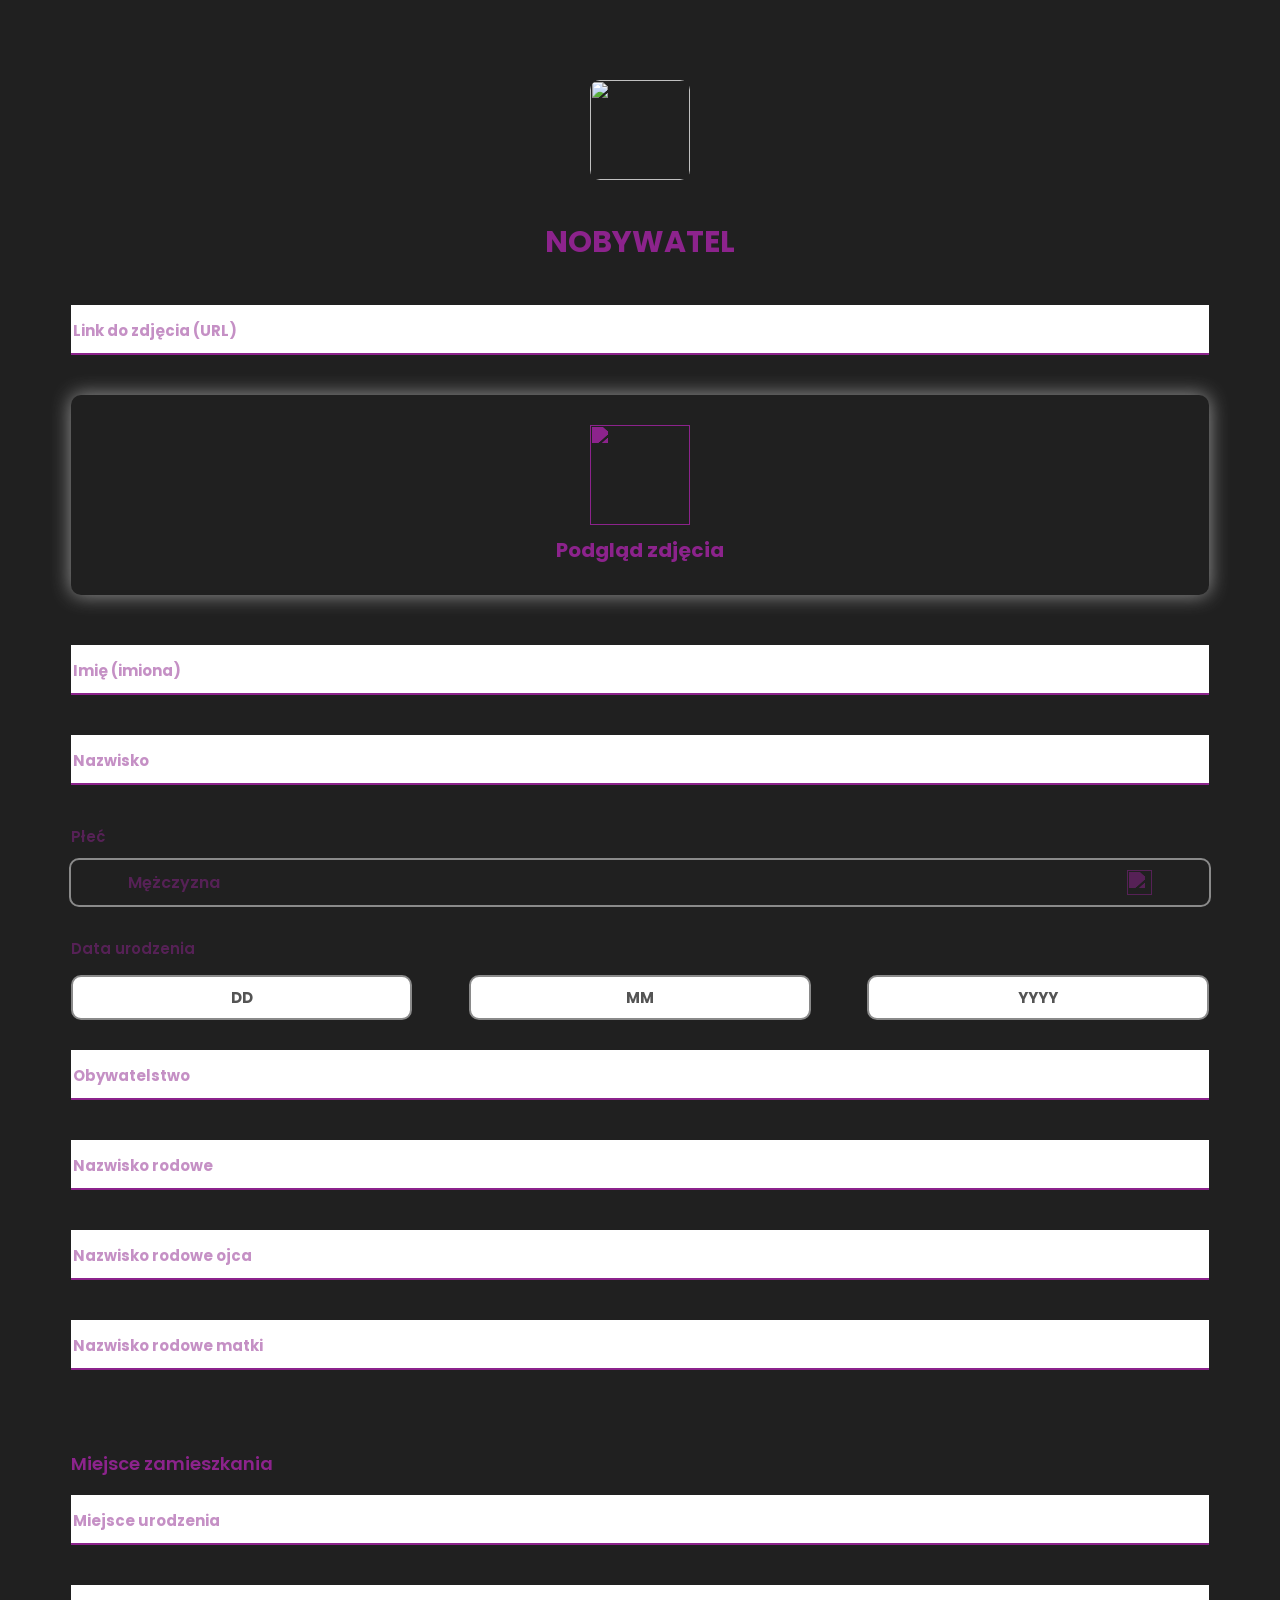
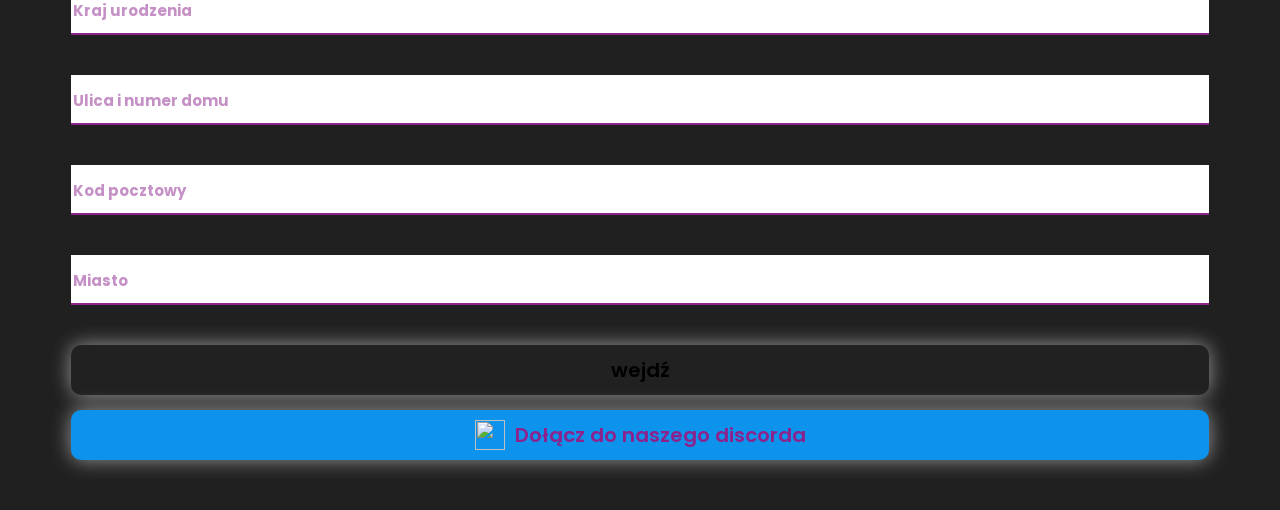
==== index.html @ f7b93055 "Add files via upload" ====
<head>
    <meta charset="UTF-8">
    <link rel="stylesheet" href="assets/index.css">
    <link rel="icon" type="image/x-icon" href="https://play-lh.googleusercontent.com/_TNbiYKasPy_isTSEg2_UEzVaev4F8fO2lLunsHJ8_Ux2g3OzkSZyzpqvJG1woSj-WD4=w240-h480-rw">
    <title>mObywatel</title>
    <meta name="viewport" content="width=device-width, initial-scale=0.8, user-scalable=no">
</head>
<body>
    <img src="https://imgur.com/UCqltJ5.png" class="logo">
    <p class="logo_text">NOBYWATEL</p><br><br>

    <div class="input_holder">
        <input type="text" id="imageUrl" class="input" placeholder="">
        <span class="placeholder">Link do zdjęcia (URL)</span>
        <p class="error">To pole jest wymagane</p>
    </div>

    <div class="upload">
        <p class="error">Nie można załadować zdjęcia</p>
        <img class="upload_uploaded">
        <div class="upload_uploading"></div>
        <div class="upload_grid">
            <img class="upload_image" src="https://i.imgur.com/1lerane.png">
            <p class="upload_text">Podgląd zdjęcia</p>
        </div>
    </div>

    <div class="input_holder">
        <input type="text" id="name" class="input" placeholder="">
        <span class="placeholder">Imię (imiona)</span>
        <p class="error">To pole jest wymagane</p>
    </div>

    <div class="input_holder">
        <input type="text" id="surname" class="input" placeholder="">
        <span class="placeholder">Nazwisko</span>
        <p class="error">To pole jest wymagane</p>
    </div>

    <p class="top_info">Płeć</p>
    <div class="selector_box">
        <div class="selected_grid">
            <p class="selector_text selected_text">Mężczyzna</p>
            <img class="selected_arrow" src="https://i.imgur.com/m0ouMwx.png">
        </div>
        <div class="option_box">
            <div class="selector_option" id="m">
                Mężczyzna
            </div>
            <div class="selector_option" id="k">
                Kobieta
            </div>
        </div>
    </div>

    <div class="date">
        <p class="top_info">Data urodzenia</p>
        <div class="date_grid">
            <input class="date_input" placeholder="DD" type="number">
   
            </input>
            <input class="date_input" placeholder="MM" type="number">
   
            </input>
            <input class="date_input" placeholder="YYYY" type="number">
   
            </input>
        </div>
        <p class="error">Wprowadź prawidłową datę</p>
    </div>

    <div class="input_holder">
        <input type="text" id="nationality" class="input" placeholder="">
        <span class="placeholder">Obywatelstwo</span>
        <p class="error">To pole jest wymagane</p>
    </div>

    <div class="input_holder">
        <input type="text" id="familyName" class="input" placeholder="">
        <span class="placeholder">Nazwisko rodowe</span>
        <p class="error">To pole jest wymagane</p>
    </div>

    <div class="input_holder">
        <input type="text" id="fathersFamilyName" class="input" placeholder="">
        <span class="placeholder">Nazwisko rodowe ojca</span>
        <p class="error">To pole jest wymagane</p>
    </div>

    <div class="input_holder">
        <input type="text" id="mothersFamilyName" class="input" placeholder="">
        <span class="placeholder">Nazwisko rodowe matki</span>
        <p class="error">To pole jest wymagane</p>
    </div>

    <p class="subtext">Miejsce zamieszkania</p>

    <div class="input_holder">
        <input type="text" id="birthPlace" class="input" placeholder="">
        <span class="placeholder">Miejsce urodzenia</span>
        <p class="error">To pole jest wymagane</p>
    </div>

    <div class="input_holder">
        <input type="text" id="countryOfBirth" class="input" placeholder="">
        <span class="placeholder">Kraj urodzenia</span>
        <p class="error">To pole jest wymagane</p>
    </div>

    <div class="input_holder">
        <input type="text" id="adress1" class="input" placeholder="">
        <span class="placeholder">Ulica i numer domu</span>
        <p class="error">To pole jest wymagane</p>
    </div>

    <div class="input_holder">
        <input type="text" id="adress2" class="input" placeholder="">
        <span class="placeholder">Kod pocztowy</span>
        <p class="error">To pole jest wymagane</p>
    </div>

    <div class="input_holder">
        <input type="text" id="city" class="input" placeholder="">
        <span class="placeholder">Miasto</span>
        <p class="error">To pole jest wymagane</p>
    </div>

    <a class="go">wejdź</a>
    <div class="discord" onclick="window.open('https://discord.gg/8V4DFPZBfH')">
        <div class="inner_grid">
            <img class="discord_image" src="https://i.imgur.com/xcYtB71.png">
            <p class="discord_text">Dołącz do naszego discorda</p>
        </div>
    </div>

    <script src="assets/index.js"></script>
    <script src="assets/manifest.js"></script>
</body>
---- assets/index.css ----
@import url('https://fonts.googleapis.com/css2?family=Poppins:ital,wght@0,100;0,200;0,300;0,400;0,500;0,600;0,700;0,800;0,900;1,100;1,200;1,300;1,400;1,500;1,600;1,700;1,800;1,900&family=Roboto:ital,wght@0,100;0,300;0,400;0,500;0,700;0,900;1,100;1,300;1,400;1,500;1,700;1,900&display=swap');

:root{
    --main-color: rgb(140, 35, 140);
    --error-color: rgb(206, 29, 29);
}

/**Styling**/

.warning{
    width: 90%;
    text-align: center;
    margin-left: auto;
    margin-right: auto;
    margin-bottom: 70px;
    font-size: 13px;
}

.discord{
    margin-bottom: 50px;
    cursor: pointer;
    position: relative;
    width: 90%;
    margin-left: auto;
    margin-right: auto;
    height: 50px;
    background-color: #0d93ec;
    border-radius: 10px;
    transition: 200ms;
    margin-top: -5px;
    box-shadow: 0px 0px 20px rgb(153, 153, 153);
}

.discord:hover{
    opacity: 0.5;
}

.inner_grid{
    position: absolute;
    top: 0;
    bottom: 0;
    left: 0;
    right: 0;
    margin-top: auto;
    margin-bottom: auto;
    display: grid;
    width: max-content;
    height: max-content;
    grid-template-columns: max-content max-content;
    margin-left: auto;
    margin-right: auto;
}

.discord_text{
    margin-top: auto;
    margin-bottom: auto;
    color: rgb(140, 35, 140);
    height: max-content;
    font-size: 20px;
    font-weight: 600;
    text-align: center;
    line-height: 50px;
}

.discord_image{
    width: 30px;
    margin-top: auto;
    margin-bottom: auto;
    margin-right: 10px;
}

html{
    scroll-behavior: smooth;
}

.top_holder{
    cursor: pointer;
    overflow: hidden;
    width: 100%;
    height: 50px;
    display: grid;
    position: relative;
    grid-template-columns: 50% 50%;
}

.guide_title{
    font-size: 20px;
    margin-top: auto;
    margin-bottom: auto;
    height: max-content;
    margin-left: 20px;
    font-weight: 600;
    color: var(--main-color);
}

.top_info{
    width: 90%;
    margin-left: auto;
    margin-right: auto;
    text-align: left;
    font-size: 15px;
    font-weight: 600;
    color: var(--main-color);
    opacity: 0.5;
}

.date_grid{
    height: 45px;
    width: 90%;
    margin-left: auto;
    margin-right: auto;
    display: grid;
    grid-gap: 5%;
    grid-template-columns: repeat(3, calc(100%/3 - 10%/3));
    margin-bottom: 30px;
}

input::-webkit-outer-spin-button,
input::-webkit-inner-spin-button {
  -webkit-appearance: none;
  margin: 0;
}

.selector_box{
    margin-top: -5px;
    margin-bottom: 30px;
    max-height: 45px;
    border: 2px solid rgb(138, 138, 138);
    width: 90%;
    margin-left: auto;
    margin-right: auto;
    border-radius: 10px;
    position: relative;
    overflow: hidden;
    -webkit-user-select: none;
    -ms-user-select: none;
    user-select: none;
    transition: 200ms;
}

.selected_grid{
    transition: 200ms;
    width: 90%;
    margin-left: auto;
    margin-right: auto;
    margin-top: auto;
    margin-bottom: auto;
    hyphenate-character: 45px;
    display: grid;
    height: 45px;
    grid-template-columns: 70% 30%;
}

.selected_arrow{
    width: 25px;
    margin-top: auto;
    margin-bottom: auto;
    margin-right: 0px;
    margin-left: auto;
    transform: translateY(1000px);
    filter: drop-shadow(0px -1000px var(--main-color));
    opacity: 0.5;
    transition: 200ms;
}

.selector_box:hover{
    opacity: 0.5;
}

.option_box{
    display: grid;
    height: max-content;
    width: 90%;
    grid-auto-rows: 45px;
    grid-auto-flow: row;
    margin-left: auto;
    margin-right: auto;
}

.selector_text{
    margin-top: auto;
    margin-bottom: auto;
    margin-left: 0px;
    font-weight: 600;
    height: max-content;
    color: var(--main-color);
    opacity: 0.5;
}

.date{
    position: relative;
}

.date .error{
    margin-left: 5%;
    margin-top: 50px;
}

.selector_open{
    max-height: 400px;
}

.selector_open .selected_grid:hover{
    opacity: 0.5;
}

.selector_open .selected_arrow{
    rotate: 180deg;
}

.selector_open:hover{
    opacity: 1;
}

.selector_option{
    height: 45px;
    margin-left: auto;
    margin-right: auto;
    text-align: left;
    width: 100%;
    line-height: 45px;
    color: var(--main-color);
    opacity: 0.5;
    font-weight: 600;
    transition: 200ms;
}

.selector_option:hover{
    opacity: 0.2;
}

.date_input{
    height: 100%;
    width: 100%;
    text-align: center;
    border-radius: 10px;
    border: 2px solid rgb(138, 138, 138);
    font-weight: bold;
    text-align: center;
    font-size: 15px;
    color: rgb(85, 85, 85);
}

.date_input::placeholder{
    font-weight: bold;
    text-align: center;
    color: rgb(84, 84, 84);
}

.arrow{
    cursor: pointer;
    width: 25px;
    height: 25px;
    margin-top: auto;
    margin-bottom: auto;
    margin-right: 20px;
    transition: 200ms;
    margin-left: auto;
    transform: translateY(-1000px);
    filter: drop-shadow(0px 1000px var(--main-color));
}

.guide_holder{
    width: 90%;
    max-height: 50px;
    margin-left: auto;
    margin-right: auto;
    border-radius: 10px;
    overflow: hidden;
    box-shadow: 0px 0px 20px rgb(153, 153, 153);
    transition: 200ms;
}

.guide_holder:hover{
    opacity: 0.5;
}

.unfolded{
    max-height: 700px;
}

.guide_text{
    pointer-events: none;
    margin-left: 20px;
    margin-right: auto;
    margin-bottom: 15px;
}

.unfolded .arrow{
    rotate: 90deg;
}

::-webkit-scrollbar{
    background-color: rgb(82, 82, 82);
    width: 5px;
}

::-webkit-scrollbar-thumb{
    background-color: var(--main-color);
    width: 5px;
    border-radius: 25px;
    cursor: pointer;
}

.logo{
    width: 100px;
    margin-left: auto;
    margin-right: auto;
    display: block;
    margin-top: 80px;
    border-radius: 10px;
}

.subtext{
    color: var(--main-color);
    width: 90%;
    margin-left: auto;
    margin-right: auto;
    font-size: 18px;
    font-weight: 600;
    margin-top: 80px;
}

*{
    font-family: "Poppins", sans-serif;
}

body{
    background-color: rgb(32, 32, 32);
}

.go{
    width: 90%;
    box-shadow: 0px 0px 20px rgb(153, 153, 153);
    height: 50px;
    background-color: rgb(33, 33, 33);
    border-radius: 10px;
    margin-left: auto;
    margin-right: auto;
    display: block;
    margin-top: 30px;
    font-size: 20px;
    font-weight: 600;
    cursor: pointer;
    transition: 200ms;
    margin-bottom: 20px;
    text-align: center;
    line-height: 50px;
}

.go:hover{
    opacity: 0.5;
}

.logo_text{
    border-radius: 10px;
    font-weight: bold;
    font-size: 30px;
    color: var(--main-color);
    margin-top: 40px;
    width: 100%;
    text-align: center;
    margin-bottom: -10px;
}

.classic_input{
    color: rgb(87, 87, 87);
    background-color: transparent;
    font-family: "Poppins", sans-serif;
    width: 70%;
    margin-left: auto;
    margin-right: auto;
    font-weight: bold;
    font-size: 20px;
    border: none;
    border-bottom: 2px solid rgb(87, 87, 87);
    margin-top: 30px;
    display: block;
}

input:focus{
    outline: none;
}

.input_holder{
    height: max-content;
    width: 90%;
    margin-left: auto;
    margin-right: auto;
    margin-bottom: 40px;
    position: relative;
}

.placeholder{
    color: var(--main-color);
    opacity: 0.5;
    font-size: 15px;
    font-weight: bold;
    position: absolute;
    top: 0;
    bottom: 0;
    height: max-content;
    margin-top: auto;
    margin-bottom: auto;
    left: 2px;
    transition: 200ms;
    pointer-events: none;
}

.input{
    border: none;
    border-bottom: 2px solid var(--main-color);
    width: 100%;
    outline: none;
    font-weight: bold;
    height: 50px;
    font-size: 17px;
    transition: 200ms;
    color: var(--main-color);
}

.input:focus ~ .placeholder{
    bottom: 50px;
    font-size: 14px;
    transition: 200ms;
}

.input:not(:placeholder-shown) ~ .placeholder{
    bottom: 50px;
    font-size: 14px;
    transition: 200ms;
}

.error{
    color: var(--error-color);
    font-size: 15px;
    font-weight: bold;
    position: absolute;
    top: 40px;
    opacity: 0;
    transition: 200ms;
}

.error_shown .error{
    opacity: 1;
}

.error_shown .input{
    border-bottom: 2px solid var(--error-color);
}

.error_shown .placeholder{
    color: var(--error-color);
}

.upload_grid{
    height: max-content;
    grid-template-columns: 100%;
    grid-template-rows: max-content max-content;
    width: max-content;
    margin-top: auto;
    margin-bottom: auto;
    margin-left: auto;
    margin-right: auto;
    position: absolute;
    top: 0;
    left: 0;
    right: 0;
    bottom: 0;
}

.upload{
    box-shadow: 0px 0px 20px rgb(153, 153, 153);
    height: 200px;
    width: 90%;
    margin-left: auto;
    margin-right: auto;
    border-radius: 10px;
    margin-bottom: 50px;
    margin-top: 20px;
    position: relative;
    cursor: pointer;
    transition: 200ms;
}

.upload_uploading{
    display: none;
}

.upload_uploaded{
    display: none;
}

.upload:hover{
    opacity: 0.5;
}

.upload_text{
    font-size: 20px;
    font-weight: bold;
    height: max-content;
    margin-top: auto;
    margin-bottom: auto;
    color: var(--main-color);
}

.upload_image{
    width: 100px;
    margin-left: auto;
    margin-right: auto;
    display: block;
    margin-bottom: 10px;
    transform: translateY(-1000px);
    filter: drop-shadow(0px 1000px var(--main-color));
}

.upload .error{
    top: 190px;
}

.upload_loading .upload_grid{
    display: none;
}

.upload_loading .upload_uploading{
    width: 60px;
    height: 60px;
    border-radius: 50%;
    border: 5px solid;
    border-color: transparent var(--main-color) transparent var(--main-color);
    display: block;
    position: absolute;
    top: 0;
    left: 0;
    right: 0;
    bottom: 0;
    margin-bottom: auto;
    margin-top: auto;
    margin-left: auto;
    margin-right: auto;
    animation-name: loading;
    animation-iteration-count: infinite;
    animation-duration: 900ms;
}

.upload_uploaded{
    width: auto;
    height: 100%;
    margin-left: auto;
    margin-right: auto;
    top: 0;
    left: 0;
    right: 0;
    position: absolute;
}

.upload_loaded {
    background-color: black;
    border: none;
}

.upload_loaded .upload_image{
    display: none;
}

.upload_loaded .upload_text{
    display: none;
}

.upload_loaded .upload_uploaded{
    display: block;
}

@keyframes loading {
    
    0%{
        rotate: 0deg;
    }

    100%{
        rotate: 360deg;
    }

}
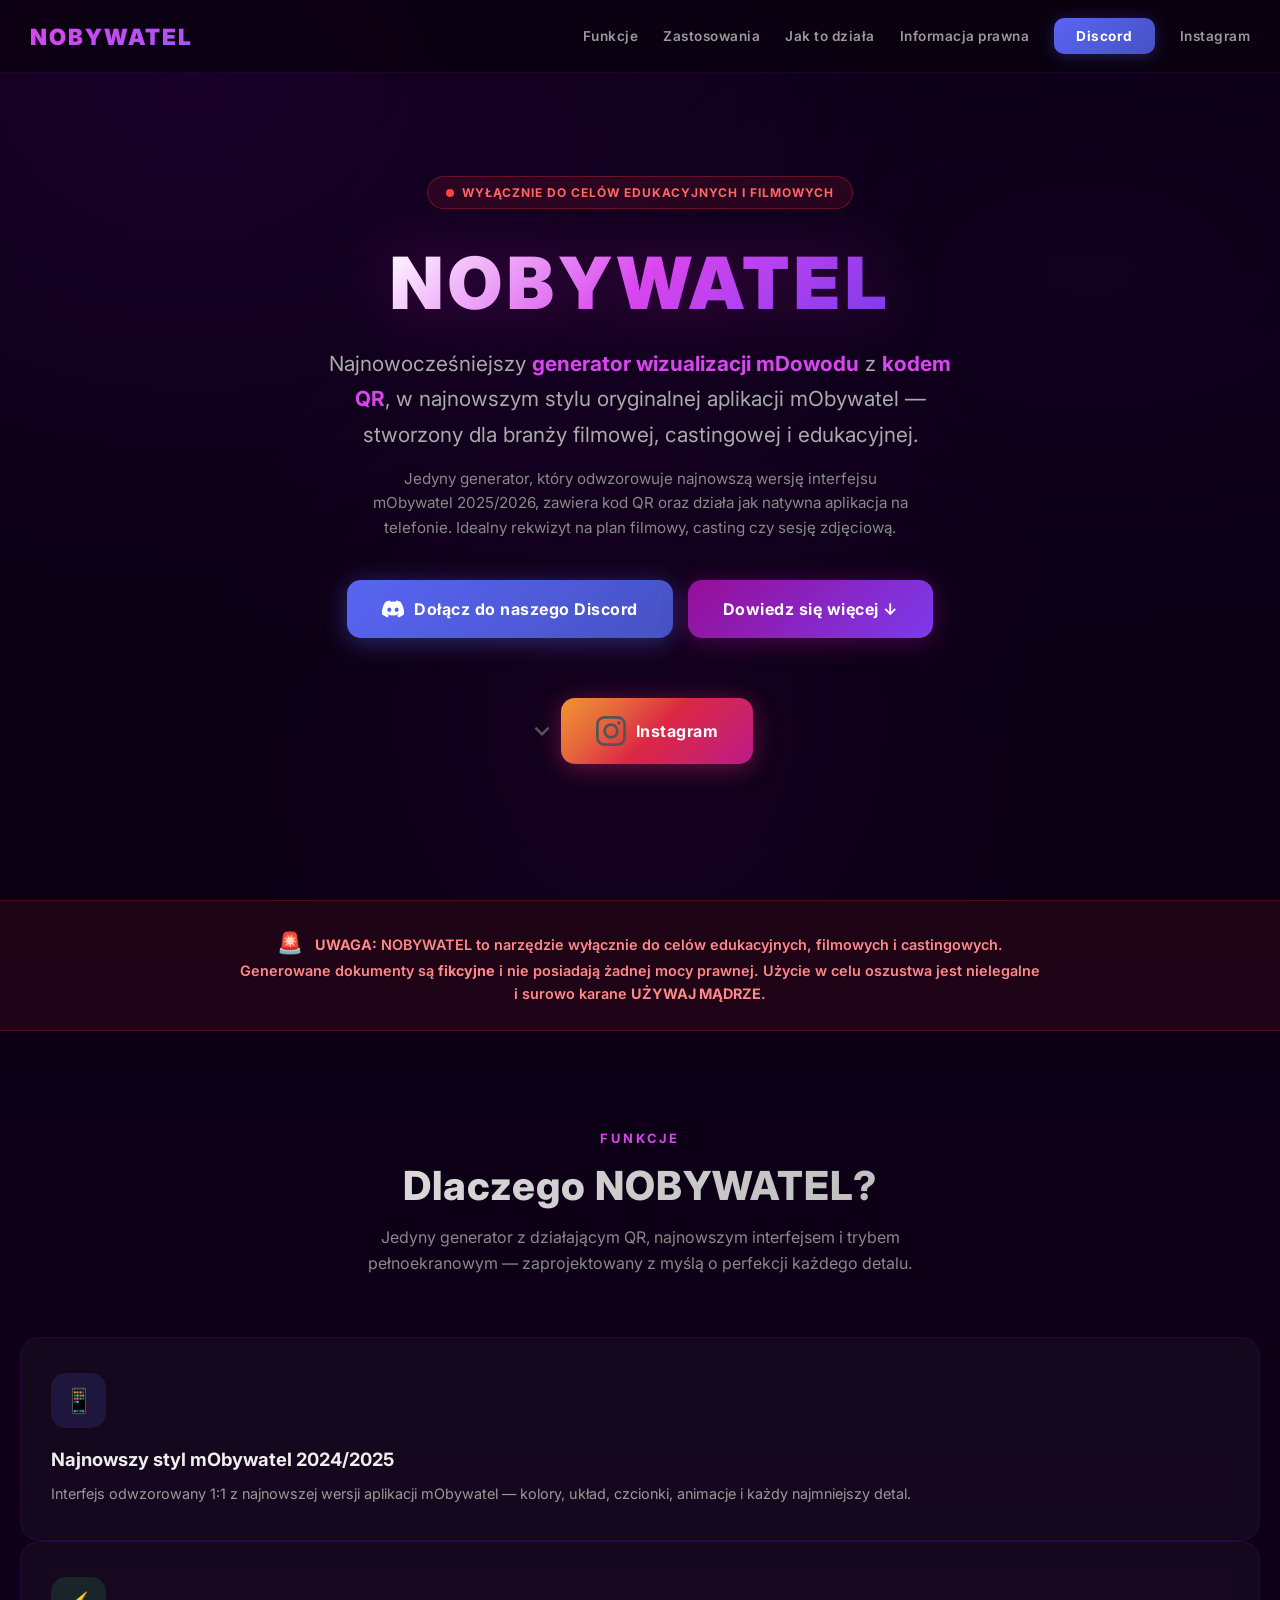
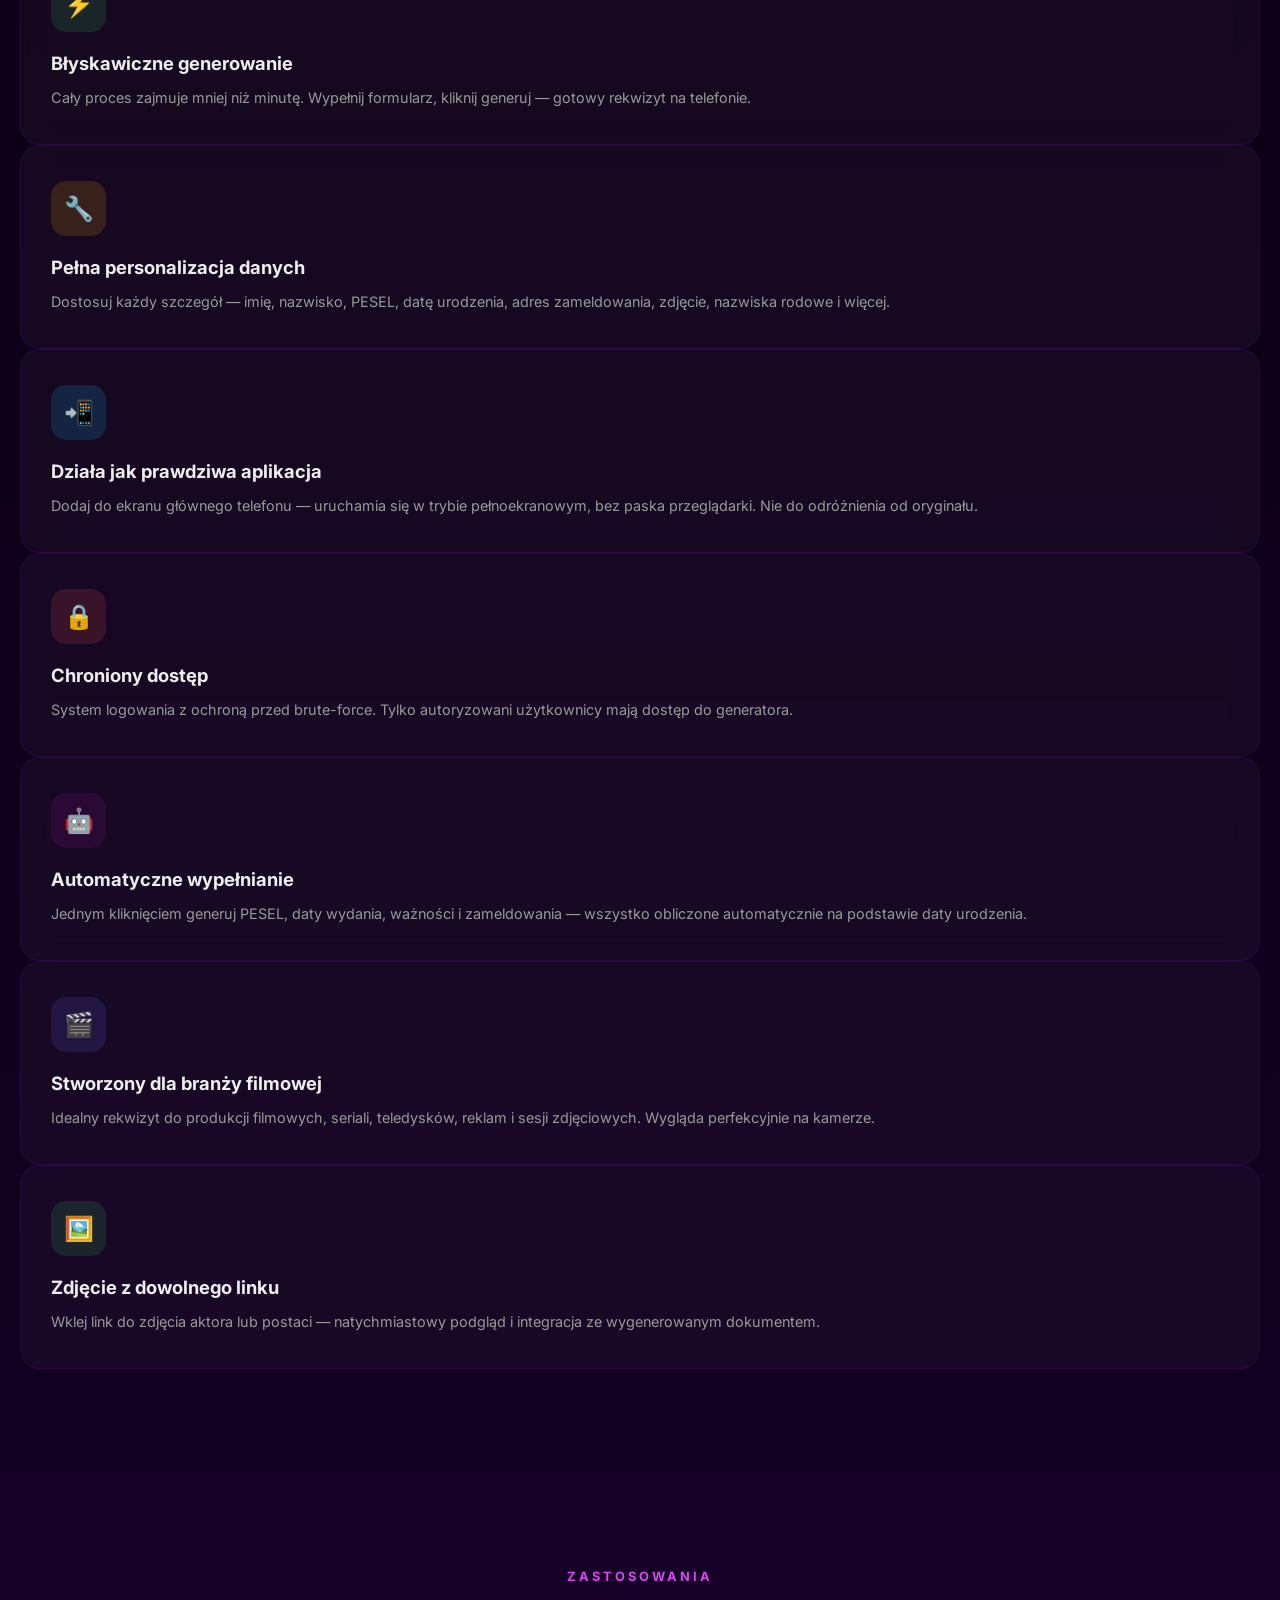
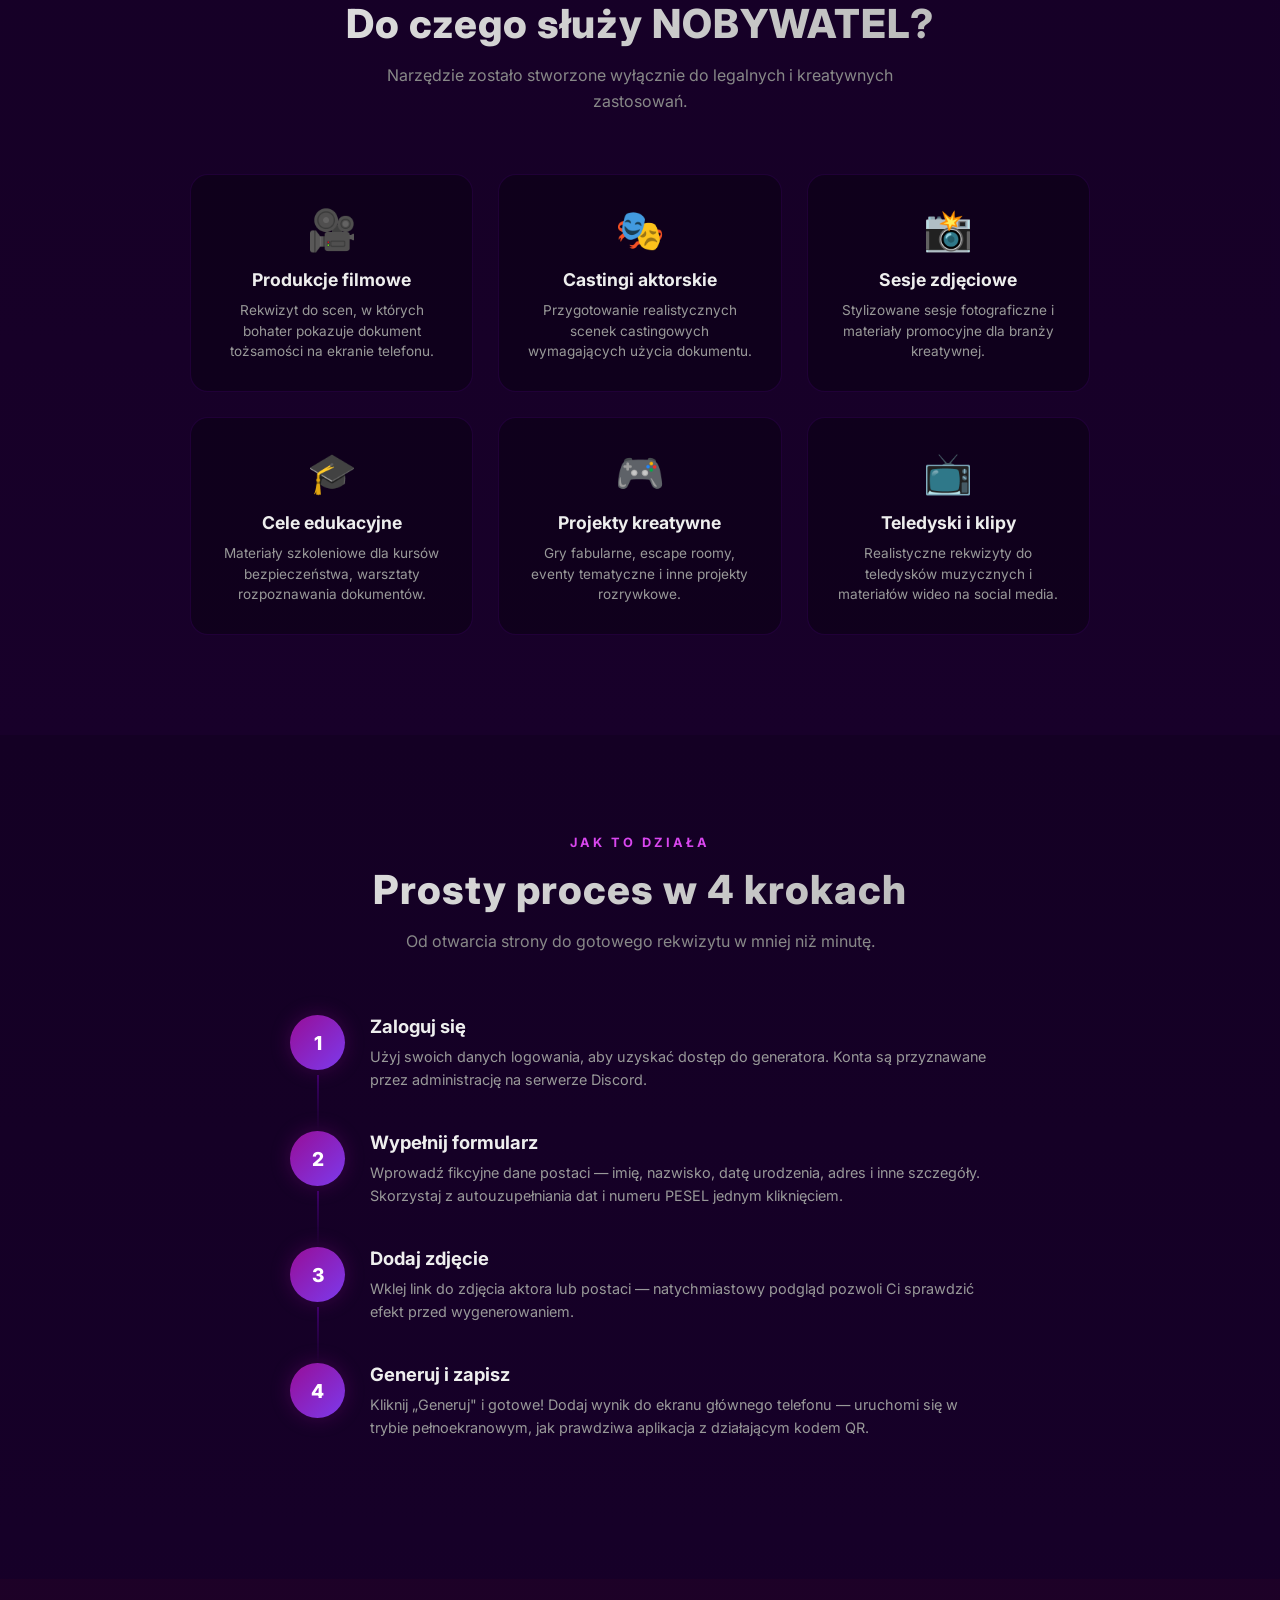
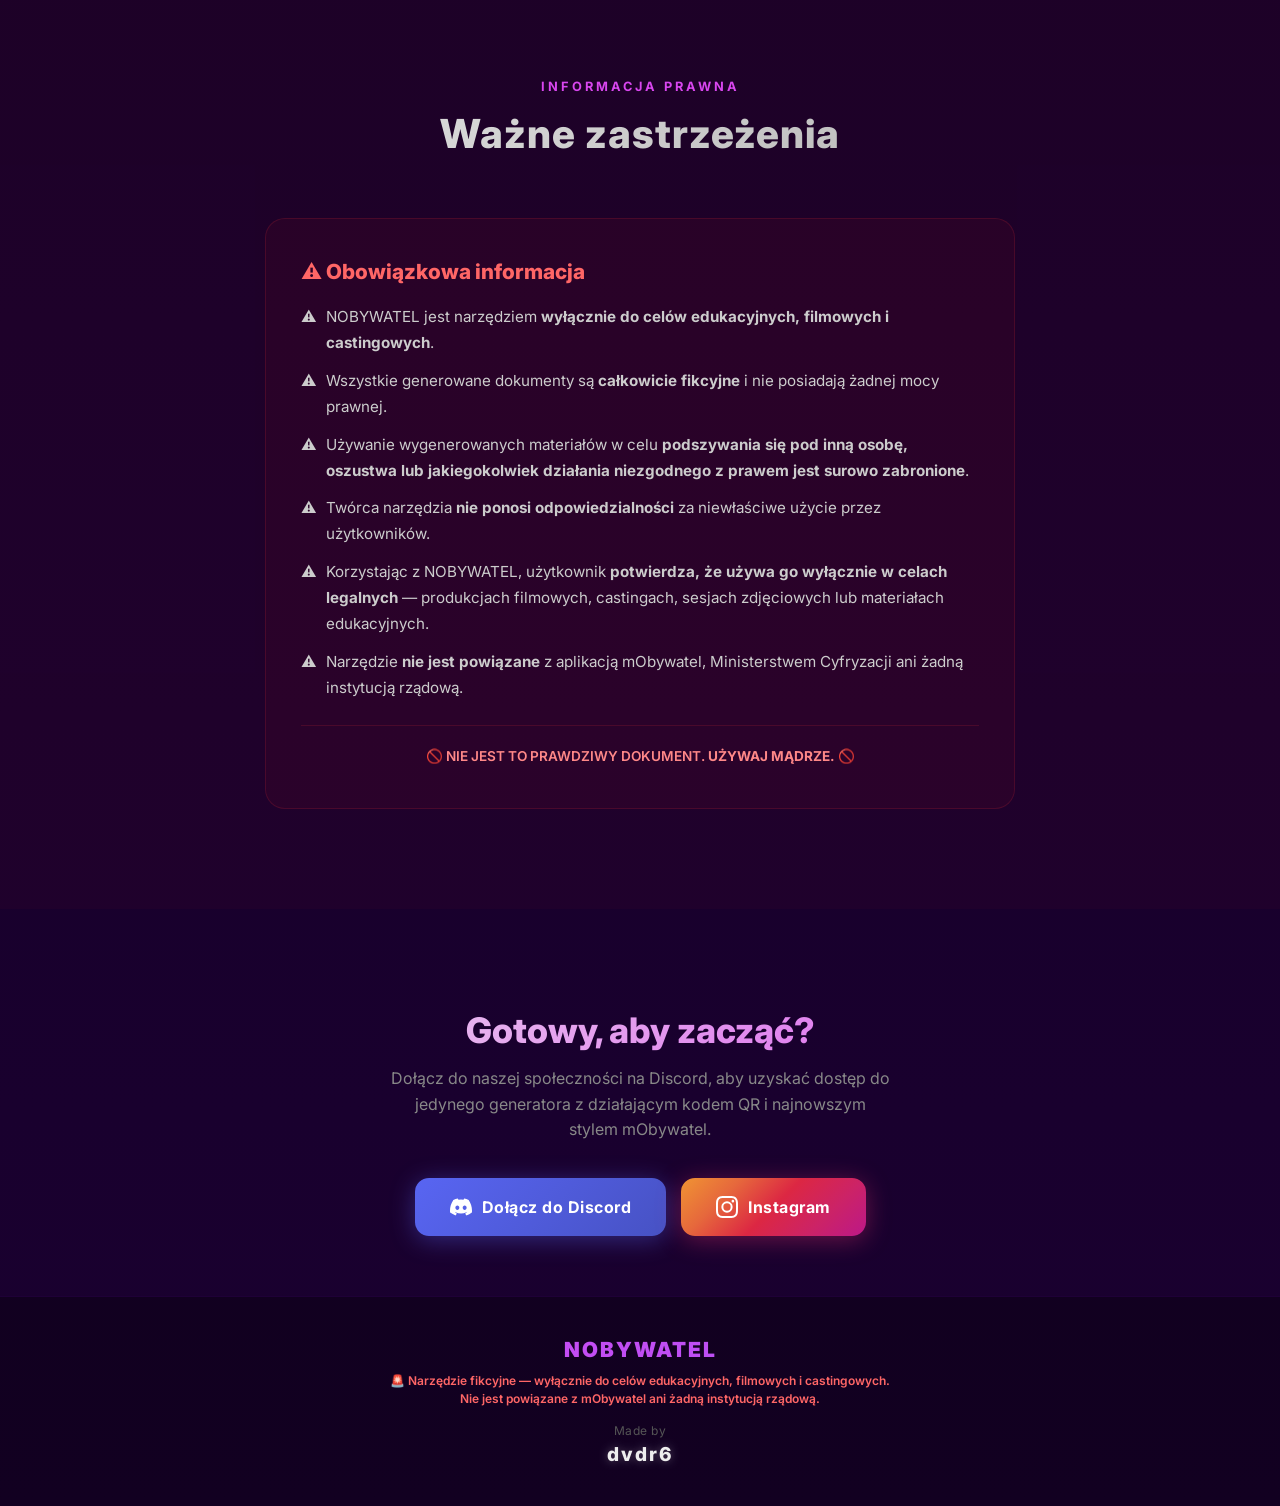
==== commit 01fda215: "Add files via upload" ====
--- a/index.html
+++ b/index.html
@@ -1,138 +1,1039 @@
-<head>
-    <meta charset="UTF-8">
-    <link rel="stylesheet" href="assets/index.css">
-    <link rel="icon" type="image/x-icon" href="https://play-lh.googleusercontent.com/_TNbiYKasPy_isTSEg2_UEzVaev4F8fO2lLunsHJ8_Ux2g3OzkSZyzpqvJG1woSj-WD4=w240-h480-rw">
-    <title>mObywatel</title>
-    <meta name="viewport" content="width=device-width, initial-scale=0.8, user-scalable=no">
-</head>
-<body>
-    <img src="https://imgur.com/UCqltJ5.png" class="logo">
-    <p class="logo_text">NOBYWATEL</p><br><br>
-
-    <div class="input_holder">
-        <input type="text" id="imageUrl" class="input" placeholder="">
-        <span class="placeholder">Link do zdjęcia (URL)</span>
-        <p class="error">To pole jest wymagane</p>
-    </div>
-
-    <div class="upload">
-        <p class="error">Nie można załadować zdjęcia</p>
-        <img class="upload_uploaded">
-        <div class="upload_uploading"></div>
-        <div class="upload_grid">
-            <img class="upload_image" src="https://i.imgur.com/1lerane.png">
-            <p class="upload_text">Podgląd zdjęcia</p>
-        </div>
-    </div>
-
-    <div class="input_holder">
-        <input type="text" id="name" class="input" placeholder="">
-        <span class="placeholder">Imię (imiona)</span>
-        <p class="error">To pole jest wymagane</p>
-    </div>
-
-    <div class="input_holder">
-        <input type="text" id="surname" class="input" placeholder="">
-        <span class="placeholder">Nazwisko</span>
-        <p class="error">To pole jest wymagane</p>
-    </div>
-
-    <p class="top_info">Płeć</p>
-    <div class="selector_box">
-        <div class="selected_grid">
-            <p class="selector_text selected_text">Mężczyzna</p>
-            <img class="selected_arrow" src="https://i.imgur.com/m0ouMwx.png">
-        </div>
-        <div class="option_box">
-            <div class="selector_option" id="m">
-                Mężczyzna
-            </div>
-            <div class="selector_option" id="k">
-                Kobieta
-            </div>
-        </div>
-    </div>
-
-    <div class="date">
-        <p class="top_info">Data urodzenia</p>
-        <div class="date_grid">
-            <input class="date_input" placeholder="DD" type="number">
-   
-            </input>
-            <input class="date_input" placeholder="MM" type="number">
-   
-            </input>
-            <input class="date_input" placeholder="YYYY" type="number">
-   
-            </input>
-        </div>
-        <p class="error">Wprowadź prawidłową datę</p>
-    </div>
-
-    <div class="input_holder">
-        <input type="text" id="nationality" class="input" placeholder="">
-        <span class="placeholder">Obywatelstwo</span>
-        <p class="error">To pole jest wymagane</p>
-    </div>
-
-    <div class="input_holder">
-        <input type="text" id="familyName" class="input" placeholder="">
-        <span class="placeholder">Nazwisko rodowe</span>
-        <p class="error">To pole jest wymagane</p>
-    </div>
-
-    <div class="input_holder">
-        <input type="text" id="fathersFamilyName" class="input" placeholder="">
-        <span class="placeholder">Nazwisko rodowe ojca</span>
-        <p class="error">To pole jest wymagane</p>
-    </div>
-
-    <div class="input_holder">
-        <input type="text" id="mothersFamilyName" class="input" placeholder="">
-        <span class="placeholder">Nazwisko rodowe matki</span>
-        <p class="error">To pole jest wymagane</p>
-    </div>
-
-    <p class="subtext">Miejsce zamieszkania</p>
-
-    <div class="input_holder">
-        <input type="text" id="birthPlace" class="input" placeholder="">
-        <span class="placeholder">Miejsce urodzenia</span>
-        <p class="error">To pole jest wymagane</p>
-    </div>
-
-    <div class="input_holder">
-        <input type="text" id="countryOfBirth" class="input" placeholder="">
-        <span class="placeholder">Kraj urodzenia</span>
-        <p class="error">To pole jest wymagane</p>
-    </div>
-
-    <div class="input_holder">
-        <input type="text" id="adress1" class="input" placeholder="">
-        <span class="placeholder">Ulica i numer domu</span>
-        <p class="error">To pole jest wymagane</p>
-    </div>
-
-    <div class="input_holder">
-        <input type="text" id="adress2" class="input" placeholder="">
-        <span class="placeholder">Kod pocztowy</span>
-        <p class="error">To pole jest wymagane</p>
-    </div>
-
-    <div class="input_holder">
-        <input type="text" id="city" class="input" placeholder="">
-        <span class="placeholder">Miasto</span>
-        <p class="error">To pole jest wymagane</p>
-    </div>
-
-    <a class="go">wejdź</a>
-    <div class="discord" onclick="window.open('https://discord.gg/8V4DFPZBfH')">
-        <div class="inner_grid">
-            <img class="discord_image" src="https://i.imgur.com/xcYtB71.png">
-            <p class="discord_text">Dołącz do naszego discorda</p>
-        </div>
-    </div>
-
-    <script src="assets/index.js"></script>
-    <script src="assets/manifest.js"></script>
-</body>+<!DOCTYPE html>
+<html lang="pl">
+<head>
+    <meta charset="UTF-8">
+    <meta name="viewport" content="width=device-width, initial-scale=1.0">
+    <meta name="apple-mobile-web-app-capable" content="yes">
+    <meta name="apple-mobile-web-app-status-bar-style" content="black-translucent">
+    <meta name="mobile-web-app-capable" content="yes">
+    <meta name="theme-color" content="#0a0010">
+    <title>NOBYWATEL | Generator mDowód do Filmów i Castingów</title>
+    <link rel="preconnect" href="https://fonts.googleapis.com">
+    <link href="https://fonts.googleapis.com/css2?family=Inter:wght@400;500;600;700;800;900&display=swap" rel="stylesheet">
+    <style>
+            .btn-instagram {
+            background: linear-gradient(135deg, #f09433, #e6683c, #dc2743, #cc2366, #bc1888);
+            color: #ffffff;
+            box-shadow: 0 4px 25px rgba(225, 48, 108, 0.4);
+        }
+
+        .btn-instagram:hover {
+            transform: translateY(-3px);
+            box-shadow: 0 8px 35px rgba(225, 48, 108, 0.6);
+            filter: brightness(1.1);
+        }
+
+        .btn-instagram svg {
+            width: 22px;
+            height: 22px;
+            fill: #ffffff;
+        }
+        * {
+            margin: 0;
+            padding: 0;
+            box-sizing: border-box;
+        }
+
+        html {
+            scroll-behavior: smooth;
+        }
+
+        body {
+            font-family: 'Inter', sans-serif;
+            background: linear-gradient(180deg, #0a0010 0%, #1a0030 100%);
+            color: #eeeeee;
+            overflow-x: hidden;
+        }
+
+        .bg-glow {
+            position: fixed;
+            top: 0;
+            left: 0;
+            width: 100%;
+            height: 100%;
+            pointer-events: none;
+            z-index: 0;
+            background:
+                radial-gradient(ellipse at 15% 10%, rgba(150, 0, 255, 0.1) 0%, transparent 50%),
+                radial-gradient(ellipse at 85% 30%, rgba(100, 0, 200, 0.07) 0%, transparent 50%),
+                radial-gradient(ellipse at 50% 80%, rgba(200, 0, 255, 0.05) 0%, transparent 50%);
+        }
+
+        /* ===== NAVBAR ===== */
+        nav {
+            position: fixed;
+            top: 0;
+            left: 0;
+            width: 100%;
+            z-index: 100;
+            padding: 18px 30px;
+            display: flex;
+            justify-content: space-between;
+            align-items: center;
+            background: rgba(10, 0, 16, 0.8);
+            backdrop-filter: blur(20px);
+            -webkit-backdrop-filter: blur(20px);
+            border-bottom: 1px solid rgba(150, 0, 255, 0.15);
+        }
+
+        .nav-logo {
+            font-size: 1.4rem;
+            font-weight: 900;
+            letter-spacing: 2px;
+            background: linear-gradient(135deg, #d946ef, #a855f7);
+            -webkit-background-clip: text;
+            -webkit-text-fill-color: transparent;
+            background-clip: text;
+        }
+
+        .nav-links {
+            display: flex;
+            gap: 25px;
+            align-items: center;
+        }
+
+        .nav-links a {
+            color: #999;
+            text-decoration: none;
+            font-size: 0.85rem;
+            font-weight: 600;
+            letter-spacing: 0.5px;
+            transition: color 0.3s;
+        }
+
+        .nav-links a:hover {
+            color: #d946ef;
+        }
+
+        .nav-cta {
+            padding: 10px 22px !important;
+            background: linear-gradient(135deg, #5865F2, #4752C4) !important;
+            color: #fff !important;
+            border-radius: 10px;
+            font-weight: 700 !important;
+            font-size: 0.85rem !important;
+            transition: all 0.3s !important;
+            box-shadow: 0 2px 15px rgba(88, 101, 242, 0.3);
+        }
+
+        .nav-cta:hover {
+            transform: translateY(-2px);
+            box-shadow: 0 4px 20px rgba(88, 101, 242, 0.5) !important;
+            color: #fff !important;
+        }
+
+        /* ===== HERO SECTION ===== */
+        .hero {
+            position: relative;
+            z-index: 1;
+            min-height: 100vh;
+            display: flex;
+            flex-direction: column;
+            justify-content: center;
+            align-items: center;
+            text-align: center;
+            padding: 120px 20px 80px 20px;
+        }
+
+        .hero-badge {
+            display: inline-flex;
+            align-items: center;
+            gap: 8px;
+            padding: 8px 18px;
+            border-radius: 50px;
+            background: rgba(255, 50, 50, 0.1);
+            border: 1px solid rgba(255, 50, 50, 0.3);
+            font-size: 0.75rem;
+            font-weight: 700;
+            color: #ff6666;
+            letter-spacing: 1px;
+            text-transform: uppercase;
+            margin-bottom: 30px;
+            animation: fadeInDown 0.8s ease-out;
+        }
+
+        .hero-badge .dot {
+            width: 8px;
+            height: 8px;
+            background: #ff4444;
+            border-radius: 50%;
+            animation: pulse 2s infinite;
+        }
+
+        @keyframes pulse {
+            0%, 100% { opacity: 1; transform: scale(1); }
+            50% { opacity: 0.5; transform: scale(0.8); }
+        }
+
+        .hero-title {
+            font-size: 4.5rem;
+            font-weight: 900;
+            letter-spacing: 5px;
+            margin-bottom: 20px;
+            background: linear-gradient(135deg, #ffffff 0%, #d946ef 50%, #7c3aed 100%);
+            -webkit-background-clip: text;
+            -webkit-text-fill-color: transparent;
+            background-clip: text;
+            filter: drop-shadow(0 0 30px rgba(150, 14, 150, 0.4));
+            animation: fadeInUp 0.8s ease-out;
+        }
+
+        .hero-subtitle {
+            font-size: 1.3rem;
+            color: #aaaaaa;
+            max-width: 650px;
+            line-height: 1.7;
+            margin-bottom: 15px;
+            animation: fadeInUp 0.8s ease-out 0.1s both;
+        }
+
+        .hero-subtitle strong {
+            color: #d946ef;
+        }
+
+        .hero-purpose {
+            font-size: 0.95rem;
+            color: #888;
+            max-width: 550px;
+            line-height: 1.6;
+            margin-bottom: 40px;
+            animation: fadeInUp 0.8s ease-out 0.2s both;
+        }
+
+        .hero-buttons {
+            display: flex;
+            gap: 15px;
+            flex-wrap: wrap;
+            justify-content: center;
+            animation: fadeInUp 0.8s ease-out 0.3s both;
+        }
+
+        .btn {
+            display: inline-flex;
+            align-items: center;
+            justify-content: center;
+            gap: 10px;
+            padding: 18px 35px;
+            border: none;
+            border-radius: 14px;
+            font-family: 'Inter', sans-serif;
+            font-size: 1rem;
+            font-weight: 700;
+            cursor: pointer;
+            text-decoration: none;
+            transition: all 0.3s ease;
+            letter-spacing: 0.5px;
+        }
+
+        .btn-primary {
+            background: linear-gradient(135deg, #970e97, #7c3aed);
+            color: #ffffff;
+            box-shadow: 0 4px 25px rgba(150, 14, 150, 0.4);
+        }
+
+        .btn-primary:hover {
+            transform: translateY(-3px);
+            box-shadow: 0 8px 35px rgba(150, 14, 150, 0.6);
+            filter: brightness(1.1);
+        }
+
+        .btn-discord {
+            background: linear-gradient(135deg, #5865F2, #4752C4);
+            color: #ffffff;
+            box-shadow: 0 4px 25px rgba(88, 101, 242, 0.4);
+        }
+
+        .btn-discord:hover {
+            transform: translateY(-3px);
+            box-shadow: 0 8px 35px rgba(88, 101, 242, 0.6);
+            filter: brightness(1.1);
+        }
+
+        .btn-discord svg {
+            width: 22px;
+            height: 22px;
+            fill: #ffffff;
+        }
+
+        .hero-scroll {
+            margin-top: 60px;
+            animation: bounce 2s infinite;
+        }
+
+        .hero-scroll svg {
+            width: 30px;
+            height: 30px;
+            fill: #555;
+        }
+
+        @keyframes bounce {
+            0%, 100% { transform: translateY(0); }
+            50% { transform: translateY(10px); }
+        }
+
+        @keyframes fadeInUp {
+            from { opacity: 0; transform: translateY(30px); }
+            to { opacity: 1; transform: translateY(0); }
+        }
+
+        @keyframes fadeInDown {
+            from { opacity: 0; transform: translateY(-20px); }
+            to { opacity: 1; transform: translateY(0); }
+        }
+
+        /* ===== DISCLAIMER BANNER ===== */
+        .disclaimer-banner {
+            position: relative;
+            z-index: 1;
+            background: rgba(255, 50, 50, 0.08);
+            border-top: 1px solid rgba(255, 50, 50, 0.2);
+            border-bottom: 1px solid rgba(255, 50, 50, 0.2);
+            padding: 25px 30px;
+            text-align: center;
+        }
+
+        .disclaimer-banner p {
+            font-size: 0.9rem;
+            color: #ff8888;
+            font-weight: 600;
+            line-height: 1.6;
+            max-width: 800px;
+            margin: 0 auto;
+        }
+
+        .disclaimer-banner .icon {
+            font-size: 1.3rem;
+            margin-right: 8px;
+        }
+
+        /* ===== SECTIONS COMMON ===== */
+        section {
+            position: relative;
+            z-index: 1;
+            padding: 100px 20px;
+        }
+
+        .section-header {
+            text-align: center;
+            margin-bottom: 60px;
+        }
+
+        .section-label {
+            font-size: 0.8rem;
+            font-weight: 700;
+            color: #d946ef;
+            letter-spacing: 3px;
+            text-transform: uppercase;
+            margin-bottom: 15px;
+        }
+
+        .section-title {
+            font-size: 2.5rem;
+            font-weight: 800;
+            letter-spacing: 1px;
+            margin-bottom: 15px;
+            background: linear-gradient(135deg, #eeeeee, #aaaaaa);
+            -webkit-background-clip: text;
+            -webkit-text-fill-color: transparent;
+            background-clip: text;
+        }
+
+        .section-desc {
+            font-size: 1rem;
+            color: #888;
+            max-width: 600px;
+            margin: 0 auto;
+            line-height: 1.6;
+        }
+
+        /* ===== FEATURES SECTION ===== */
+        .features-grid {
+            display: grid;
+            grid-template-columns: repeat(auto-fit, minmax(280px, 1fr));
+            gap: 25px;
+            max-width: 1000px;
+            margin: 0 auto;
+        }
+
+        .feature-card {
+            background: rgba(255, 255, 255, 0.03);
+            backdrop-filter: blur(15px);
+            border: 1px solid rgba(150, 0, 255, 0.15);
+            border-radius: 20px;
+            padding: 35px 30px;
+            transition: all 0.3s ease;
+        }
+
+        .feature-card:hover {
+            transform: translateY(-5px);
+            border-color: rgba(150, 0, 255, 0.3);
+            box-shadow: 0 10px 40px rgba(150, 14, 150, 0.15);
+        }
+
+        .feature-icon {
+            width: 55px;
+            height: 55px;
+            border-radius: 15px;
+            display: flex;
+            align-items: center;
+            justify-content: center;
+            margin-bottom: 20px;
+            font-size: 1.5rem;
+        }
+
+        .feature-icon.purple { background: rgba(150, 14, 150, 0.15); }
+        .feature-icon.blue { background: rgba(88, 101, 242, 0.15); }
+        .feature-icon.green { background: rgba(50, 200, 100, 0.15); }
+        .feature-icon.orange { background: rgba(255, 165, 0, 0.15); }
+        .feature-icon.red { background: rgba(255, 80, 80, 0.15); }
+        .feature-icon.cyan { background: rgba(0, 200, 255, 0.15); }
+
+        .feature-card h3 {
+            font-size: 1.15rem;
+            font-weight: 700;
+            margin-bottom: 12px;
+            color: #eeeeee;
+        }
+
+        .feature-card p {
+            font-size: 0.9rem;
+            color: #999;
+            line-height: 1.6;
+        }
+
+        /* ===== USE CASES SECTION ===== */
+        #usecases {
+            background: rgba(150, 0, 255, 0.03);
+        }
+
+        .usecases-grid {
+            display: grid;
+            grid-template-columns: repeat(auto-fit, minmax(250px, 1fr));
+            gap: 25px;
+            max-width: 900px;
+            margin: 0 auto;
+        }
+
+        .usecase-card {
+            background: rgba(0, 0, 0, 0.3);
+            border: 1px solid rgba(150, 0, 255, 0.12);
+            border-radius: 18px;
+            padding: 30px 25px;
+            text-align: center;
+            transition: all 0.3s ease;
+        }
+
+        .usecase-card:hover {
+            transform: translateY(-3px);
+            border-color: rgba(150, 0, 255, 0.25);
+        }
+
+        .usecase-emoji {
+            font-size: 2.5rem;
+            margin-bottom: 15px;
+            display: block;
+        }
+
+        .usecase-card h3 {
+            font-size: 1.1rem;
+            font-weight: 700;
+            margin-bottom: 10px;
+            color: #eeeeee;
+        }
+
+        .usecase-card p {
+            font-size: 0.85rem;
+            color: #999;
+            line-height: 1.5;
+        }
+
+        /* ===== HOW IT WORKS ===== */
+        .steps-container {
+            max-width: 700px;
+            margin: 0 auto;
+        }
+
+        .step {
+            display: flex;
+            gap: 25px;
+            align-items: flex-start;
+            margin-bottom: 40px;
+            position: relative;
+        }
+
+        .step:not(:last-child)::after {
+            content: '';
+            position: absolute;
+            left: 27px;
+            top: 60px;
+            width: 2px;
+            height: calc(100% - 20px);
+            background: linear-gradient(180deg, rgba(150, 0, 255, 0.3), transparent);
+        }
+
+        .step-number {
+            min-width: 55px;
+            height: 55px;
+            border-radius: 50%;
+            display: flex;
+            align-items: center;
+            justify-content: center;
+            font-size: 1.2rem;
+            font-weight: 800;
+            background: linear-gradient(135deg, #970e97, #7c3aed);
+            color: #ffffff;
+            box-shadow: 0 0 20px rgba(150, 14, 150, 0.3);
+        }
+
+        .step-content h3 {
+            font-size: 1.15rem;
+            font-weight: 700;
+            margin-bottom: 8px;
+            color: #eeeeee;
+        }
+
+        .step-content p {
+            font-size: 0.9rem;
+            color: #999;
+            line-height: 1.6;
+        }
+
+        /* ===== LEGAL / DISCLAIMER SECTION ===== */
+        #legal {
+            background: rgba(255, 50, 50, 0.03);
+        }
+
+        .legal-box {
+            max-width: 750px;
+            margin: 0 auto;
+            background: rgba(255, 50, 50, 0.05);
+            border: 1px solid rgba(255, 50, 50, 0.15);
+            border-radius: 20px;
+            padding: 40px 35px;
+        }
+
+        .legal-box h3 {
+            font-size: 1.3rem;
+            font-weight: 800;
+            color: #ff6666;
+            margin-bottom: 20px;
+            display: flex;
+            align-items: center;
+            gap: 10px;
+        }
+
+        .legal-box ul {
+            list-style: none;
+            padding: 0;
+        }
+
+        .legal-box ul li {
+            font-size: 0.95rem;
+            color: #cccccc;
+            line-height: 1.7;
+            margin-bottom: 12px;
+            padding-left: 25px;
+            position: relative;
+        }
+
+        .legal-box ul li::before {
+            content: '⚠';
+            position: absolute;
+            left: 0;
+            top: 0;
+        }
+
+        .legal-box .legal-footer {
+            margin-top: 25px;
+            padding-top: 20px;
+            border-top: 1px solid rgba(255, 50, 50, 0.15);
+            font-size: 0.85rem;
+            color: #ff8888;
+            font-weight: 600;
+            text-align: center;
+            line-height: 1.6;
+        }
+
+        /* ===== CTA SECTION ===== */
+        .cta-section {
+            text-align: center;
+            padding: 100px 20px 60px 20px;
+        }
+
+        .cta-title {
+            font-size: 2.2rem;
+            font-weight: 800;
+            margin-bottom: 15px;
+            background: linear-gradient(135deg, #eeeeee, #d946ef);
+            -webkit-background-clip: text;
+            -webkit-text-fill-color: transparent;
+            background-clip: text;
+        }
+
+        .cta-desc {
+            font-size: 1rem;
+            color: #888;
+            margin-bottom: 35px;
+            max-width: 500px;
+            margin-left: auto;
+            margin-right: auto;
+            line-height: 1.6;
+        }
+
+        .cta-buttons {
+            display: flex;
+            gap: 15px;
+            justify-content: center;
+            flex-wrap: wrap;
+        }
+
+        /* ===== FOOTER ===== */
+        footer {
+            position: relative;
+            z-index: 1;
+            text-align: center;
+            padding: 40px 20px;
+            border-top: 1px solid rgba(150, 0, 255, 0.1);
+            background: rgba(0, 0, 0, 0.3);
+        }
+
+        .footer-logo {
+            font-size: 1.3rem;
+            font-weight: 900;
+            letter-spacing: 2px;
+            background: linear-gradient(135deg, #d946ef, #a855f7);
+            -webkit-background-clip: text;
+            -webkit-text-fill-color: transparent;
+            background-clip: text;
+            margin-bottom: 10px;
+        }
+
+        .footer-disclaimer {
+            font-size: 0.75rem;
+            color: #ff6666;
+            font-weight: 600;
+            margin-bottom: 15px;
+            line-height: 1.5;
+        }
+
+        .footer-dev {
+            font-size: 0.75rem;
+            color: #555;
+            letter-spacing: 0.5px;
+        }
+
+        .footer-dev span {
+            display: block;
+            margin-top: 4px;
+            font-weight: 800;
+            font-size: 1.2rem;
+            color: #eeeeee;
+            letter-spacing: 2px;
+            text-shadow: 0 0 10px rgba(255, 255, 255, 0.3);
+        }
+
+        /* ===== MOBILE MENU ===== */
+        .mobile-menu-btn {
+            display: none;
+            background: none;
+            border: none;
+            cursor: pointer;
+            padding: 5px;
+        }
+
+        .mobile-menu-btn span {
+            display: block;
+            width: 25px;
+            height: 2px;
+            background: #eeeeee;
+            margin: 6px 0;
+            transition: all 0.3s;
+            border-radius: 2px;
+        }
+
+        /* ===== RESPONSIVE ===== */
+        @media (max-width: 768px) {
+            .nav-links {
+                display: none;
+                position: absolute;
+                top: 100%;
+                left: 0;
+                width: 100%;
+                flex-direction: column;
+                background: rgba(10, 0, 16, 0.95);
+                backdrop-filter: blur(20px);
+                padding: 20px;
+                gap: 15px;
+                border-bottom: 1px solid rgba(150, 0, 255, 0.15);
+            }
+
+            .nav-links.active {
+                display: flex;
+            }
+
+            .mobile-menu-btn {
+                display: block;
+            }
+
+            .hero-title {
+                font-size: 2.8rem;
+                letter-spacing: 3px;
+            }
+
+            .hero-subtitle {
+                font-size: 1.05rem;
+            }
+
+            .section-title {
+                font-size: 1.8rem;
+            }
+
+            .cta-title {
+                font-size: 1.7rem;
+            }
+
+            .step {
+                gap: 18px;
+            }
+
+            .step-number {
+                min-width: 45px;
+                height: 45px;
+                font-size: 1rem;
+            }
+
+            .step:not(:last-child)::after {
+                left: 22px;
+            }
+
+            .legal-box {
+                padding: 25px 20px;
+            }
+        }
+
+        @media (max-width: 400px) {
+            .hero-title {
+                font-size: 2.2rem;
+            }
+
+            .btn {
+                padding: 15px 25px;
+                font-size: 0.9rem;
+            }
+
+            nav {
+                padding: 15px 20px;
+            }
+        }
+    </style>
+</head>
+<body>
+
+    <div class="bg-glow"></div>
+
+    <!-- NAVBAR -->
+    <nav>
+        <div class="nav-logo">NOBYWATEL</div>
+        <button class="mobile-menu-btn" id="mobileMenuBtn" aria-label="Menu">
+            <span></span>
+            <span></span>
+            <span></span>
+        </button>
+        <div class="nav-links" id="navLinks">
+            <a href="#features">Funkcje</a>
+            <a href="#usecases">Zastosowania</a>
+            <a href="#howitworks">Jak to działa</a>
+            <a href="#legal">Informacja prawna</a>
+            <a href="https://discord.gg/RUb4tg7QET" target="_blank" class="nav-cta">Discord</a>
+            <a href="TWOJ_LINK_INSTAGRAM_TUTAJ" target="_blank">Instagram</a>
+        </div>
+    </nav>
+
+    <!-- HERO -->
+    <section class="hero">
+        <div class="hero-badge">
+            <span class="dot"></span>
+            WYŁĄCZNIE DO CELÓW EDUKACYJNYCH I FILMOWYCH
+        </div>
+
+        <h1 class="hero-title">NOBYWATEL</h1>
+
+        <p class="hero-subtitle">
+            Najnowocześniejszy <strong>generator wizualizacji mDowodu</strong> z <strong>kodem QR</strong>, w najnowszym stylu oryginalnej aplikacji mObywatel — stworzony dla branży filmowej, castingowej i edukacyjnej.
+        </p>
+
+        <p class="hero-purpose">
+            Jedyny generator, który odwzorowuje najnowszą wersję interfejsu mObywatel 2025/2026, 
+            zawiera kod QR oraz działa jak natywna aplikacja na telefonie. 
+            Idealny rekwizyt na plan filmowy, casting czy sesję zdjęciową.
+        </p>
+
+        <div class="hero-buttons">
+            <a href="https://discord.gg/RUb4tg7QET" target="_blank" class="btn btn-discord">
+                <svg viewBox="0 0 24 24" xmlns="http://www.w3.org/2000/svg">
+                    <path d="M20.317 4.37a19.791 19.791 0 0 0-4.885-1.515.074.074 0 0 0-.079.037c-.21.375-.444.864-.608 1.25a18.27 18.27 0 0 0-5.487 0 12.64 12.64 0 0 0-.617-1.25.077.077 0 0 0-.079-.037A19.736 19.736 0 0 0 3.677 4.37a.07.07 0 0 0-.032.027C.533 9.046-.32 13.58.099 18.057a.082.082 0 0 0 .031.057 19.9 19.9 0 0 0 5.993 3.03.078.078 0 0 0 .084-.028 14.09 14.09 0 0 0 1.226-1.994.076.076 0 0 0-.041-.106 13.107 13.107 0 0 1-1.872-.892.077.077 0 0 1-.008-.128 10.2 10.2 0 0 0 .372-.292.074.074 0 0 1 .077-.01c3.928 1.793 8.18 1.793 12.062 0a.074.074 0 0 1 .078.01c.12.098.246.198.373.292a.077.077 0 0 1-.006.127 12.299 12.299 0 0 1-1.873.892.077.077 0 0 0-.041.107c.36.698.772 1.362 1.225 1.993a.076.076 0 0 0 .084.028 19.839 19.839 0 0 0 6.002-3.03.077.077 0 0 0 .032-.054c.5-5.177-.838-9.674-3.549-13.66a.061.061 0 0 0-.031-.03zM8.02 15.33c-1.183 0-2.157-1.085-2.157-2.419 0-1.333.956-2.419 2.157-2.419 1.21 0 2.176 1.096 2.157 2.42 0 1.333-.956 2.418-2.157 2.418zm7.975 0c-1.183 0-2.157-1.085-2.157-2.419 0-1.333.955-2.419 2.157-2.419 1.21 0 2.176 1.096 2.157 2.42 0 1.333-.946 2.418-2.157 2.418z"/>
+                </svg>
+                Dołącz do naszego Discord
+            </a>
+            <a href="#features" class="btn btn-primary">
+                Dowiedz się więcej ↓
+            </a>
+        </div>
+
+        <div class="hero-scroll">
+            <svg viewBox="0 0 24 24" xmlns="http://www.w3.org/2000/svg">
+                <path d="M7.41 8.59L12 13.17l4.59-4.58L18 10l-6 6-6-6 1.41-1.41z"/>
+            </svg>
+                    <a href="TWOJ_LINK_INSTAGRAM_TUTAJ" target="_blank" class="btn btn-instagram">
+                <svg viewBox="0 0 24 24" xmlns="http://www.w3.org/2000/svg">
+                    <path d="M12 2.163c3.204 0 3.584.012 4.85.07 3.252.148 4.771 1.691 4.919 4.919.058 1.265.069 1.645.069 4.849 0 3.205-.012 3.584-.069 4.849-.149 3.225-1.664 4.771-4.919 4.919-1.266.058-1.644.07-4.85.07-3.204 0-3.584-.012-4.849-.07-3.26-.149-4.771-1.699-4.919-4.92-.058-1.265-.07-1.644-.07-4.849 0-3.204.013-3.583.07-4.849.149-3.227 1.664-4.771 4.919-4.919 1.266-.057 1.645-.069 4.849-.069zM12 0C8.741 0 8.333.014 7.053.072 2.695.272.273 2.69.073 7.052.014 8.333 0 8.741 0 12c0 3.259.014 3.668.072 4.948.2 4.358 2.618 6.78 6.98 6.98C8.333 23.986 8.741 24 12 24c3.259 0 3.668-.014 4.948-.072 4.354-.2 6.782-2.618 6.979-6.98.059-1.28.073-1.689.073-4.948 0-3.259-.014-3.667-.072-4.947-.196-4.354-2.617-6.78-6.979-6.98C15.668.014 15.259 0 12 0zm0 5.838a6.162 6.162 0 100 12.324 6.162 6.162 0 000-12.324zM12 16a4 4 0 110-8 4 4 0 010 8zm6.406-11.845a1.44 1.44 0 100 2.881 1.44 1.44 0 000-2.881z"/>
+                </svg>
+                Instagram
+            </a>
+        </div>
+    </section>
+
+    <!-- DISCLAIMER BANNER -->
+    <div class="disclaimer-banner">
+        <p>
+            <span class="icon">🚨</span>
+            <strong>UWAGA:</strong> NOBYWATEL to narzędzie wyłącznie do celów edukacyjnych, filmowych i castingowych. 
+            Generowane dokumenty są <strong>fikcyjne</strong> i nie posiadają żadnej mocy prawnej. 
+            Użycie w celu oszustwa jest nielegalne i surowo karane <strong>UŻYWAJ MĄDRZE</strong>.
+        </p>
+    </div>
+
+    <!-- FEATURES -->
+    <section id="features">
+        <div class="section-header">
+            <div class="section-label">Funkcje</div>
+            <h2 class="section-title">Dlaczego NOBYWATEL?</h2>
+            <p class="section-desc">Jedyny generator z działającym QR, najnowszym interfejsem i trybem pełnoekranowym — zaprojektowany z myślą o perfekcji każdego detalu.</p>
+        </div>
+
+            <div class="feature-card">
+                <div class="feature-icon blue">📱</div>
+                <h3>Najnowszy styl mObywatel 2024/2025</h3>
+                <p>Interfejs odwzorowany 1:1 z najnowszej wersji aplikacji mObywatel — kolory, układ, czcionki, animacje i każdy najmniejszy detal.</p>
+            </div>
+
+            <div class="feature-card">
+                <div class="feature-icon green">⚡</div>
+                <h3>Błyskawiczne generowanie</h3>
+                <p>Cały proces zajmuje mniej niż minutę. Wypełnij formularz, kliknij generuj — gotowy rekwizyt na telefonie.</p>
+            </div>
+
+            <div class="feature-card">
+                <div class="feature-icon orange">🔧</div>
+                <h3>Pełna personalizacja danych</h3>
+                <p>Dostosuj każdy szczegół — imię, nazwisko, PESEL, datę urodzenia, adres zameldowania, zdjęcie, nazwiska rodowe i więcej.</p>
+            </div>
+
+            <div class="feature-card">
+                <div class="feature-icon cyan">📲</div>
+                <h3>Działa jak prawdziwa aplikacja</h3>
+                <p>Dodaj do ekranu głównego telefonu — uruchamia się w trybie pełnoekranowym, bez paska przeglądarki. Nie do odróżnienia od oryginału.</p>
+            </div>
+
+            <div class="feature-card">
+                <div class="feature-icon red">🔒</div>
+                <h3>Chroniony dostęp</h3>
+                <p>System logowania z ochroną przed brute-force. Tylko autoryzowani użytkownicy mają dostęp do generatora.</p>
+            </div>
+
+            <div class="feature-card">
+                <div class="feature-icon purple">🤖</div>
+                <h3>Automatyczne wypełnianie</h3>
+                <p>Jednym kliknięciem generuj PESEL, daty wydania, ważności i zameldowania — wszystko obliczone automatycznie na podstawie daty urodzenia.</p>
+            </div>
+
+            <div class="feature-card">
+                <div class="feature-icon blue">🎬</div>
+                <h3>Stworzony dla branży filmowej</h3>
+                <p>Idealny rekwizyt do produkcji filmowych, seriali, teledysków, reklam i sesji zdjęciowych. Wygląda perfekcyjnie na kamerze.</p>
+            </div>
+
+            <div class="feature-card">
+                <div class="feature-icon green">🖼️</div>
+                <h3>Zdjęcie z dowolnego linku</h3>
+                <p>Wklej link do zdjęcia aktora lub postaci — natychmiastowy podgląd i integracja ze wygenerowanym dokumentem.</p>
+            </div>
+        </div>
+    </section>
+
+    <!-- USE CASES -->
+    <section id="usecases">
+        <div class="section-header">
+            <div class="section-label">Zastosowania</div>
+            <h2 class="section-title">Do czego służy NOBYWATEL?</h2>
+            <p class="section-desc">Narzędzie zostało stworzone wyłącznie do legalnych i kreatywnych zastosowań.</p>
+        </div>
+
+        <div class="usecases-grid">
+            <div class="usecase-card">
+                <span class="usecase-emoji">🎥</span>
+                <h3>Produkcje filmowe</h3>
+                <p>Rekwizyt do scen, w których bohater pokazuje dokument tożsamości na ekranie telefonu.</p>
+            </div>
+
+            <div class="usecase-card">
+                <span class="usecase-emoji">🎭</span>
+                <h3>Castingi aktorskie</h3>
+                <p>Przygotowanie realistycznych scenek castingowych wymagających użycia dokumentu.</p>
+            </div>
+
+            <div class="usecase-card">
+                <span class="usecase-emoji">📸</span>
+                <h3>Sesje zdjęciowe</h3>
+                <p>Stylizowane sesje fotograficzne i materiały promocyjne dla branży kreatywnej.</p>
+            </div>
+
+            <div class="usecase-card">
+                <span class="usecase-emoji">🎓</span>
+                <h3>Cele edukacyjne</h3>
+                <p>Materiały szkoleniowe dla kursów bezpieczeństwa, warsztaty rozpoznawania dokumentów.</p>
+            </div>
+
+            <div class="usecase-card">
+                <span class="usecase-emoji">🎮</span>
+                <h3>Projekty kreatywne</h3>
+                <p>Gry fabularne, escape roomy, eventy tematyczne i inne projekty rozrywkowe.</p>
+            </div>
+
+            <div class="usecase-card">
+                <span class="usecase-emoji">📺</span>
+                <h3>Teledyski i klipy</h3>
+                <p>Realistyczne rekwizyty do teledysków muzycznych i materiałów wideo na social media.</p>
+            </div>
+        </div>
+    </section>
+
+    <!-- HOW IT WORKS -->
+    <section id="howitworks">
+        <div class="section-header">
+            <div class="section-label">Jak to działa</div>
+            <h2 class="section-title">Prosty proces w 4 krokach</h2>
+            <p class="section-desc">Od otwarcia strony do gotowego rekwizytu w mniej niż minutę.</p>
+        </div>
+
+        <div class="steps-container">
+            <div class="step">
+                <div class="step-number">1</div>
+                <div class="step-content">
+                    <h3>Zaloguj się</h3>
+                    <p>Użyj swoich danych logowania, aby uzyskać dostęp do generatora. Konta są przyznawane przez administrację na serwerze Discord.</p>
+                </div>
+            </div>
+
+            <div class="step">
+                <div class="step-number">2</div>
+                <div class="step-content">
+                    <h3>Wypełnij formularz</h3>
+                    <p>Wprowadź fikcyjne dane postaci — imię, nazwisko, datę urodzenia, adres i inne szczegóły. Skorzystaj z autouzupełniania dat i numeru PESEL jednym kliknięciem.</p>
+                </div>
+            </div>
+
+            <div class="step">
+                <div class="step-number">3</div>
+                <div class="step-content">
+                    <h3>Dodaj zdjęcie</h3>
+                    <p>Wklej link do zdjęcia aktora lub postaci — natychmiastowy podgląd pozwoli Ci sprawdzić efekt przed wygenerowaniem.</p>
+                </div>
+            </div>
+
+            <div class="step">
+                <div class="step-number">4</div>
+                <div class="step-content">
+                    <h3>Generuj i zapisz</h3>
+                    <p>Kliknij „Generuj" i gotowe! Dodaj wynik do ekranu głównego telefonu — uruchomi się w trybie pełnoekranowym, jak prawdziwa aplikacja z działającym kodem QR.</p>
+                </div>
+            </div>
+        </div>
+    </section>
+
+    <!-- LEGAL DISCLAIMER -->
+    <section id="legal">
+        <div class="section-header">
+            <div class="section-label">Informacja prawna</div>
+            <h2 class="section-title">Ważne zastrzeżenia</h2>
+        </div>
+
+        <div class="legal-box">
+            <h3>⚠️ Obowiązkowa informacja</h3>
+            <ul>
+                <li>NOBYWATEL jest narzędziem <strong>wyłącznie do celów edukacyjnych, filmowych i castingowych</strong>.</li>
+                <li>Wszystkie generowane dokumenty są <strong>całkowicie fikcyjne</strong> i nie posiadają żadnej mocy prawnej.</li>
+                <li>Używanie wygenerowanych materiałów w celu <strong>podszywania się pod inną osobę, oszustwa lub jakiegokolwiek działania niezgodnego z prawem jest surowo zabronione</strong>.</li>
+                <li>Twórca narzędzia <strong>nie ponosi odpowiedzialności</strong> za niewłaściwe użycie przez użytkowników.</li>
+                <li>Korzystając z NOBYWATEL, użytkownik <strong>potwierdza, że używa go wyłącznie w celach legalnych</strong> — produkcjach filmowych, castingach, sesjach zdjęciowych lub materiałach edukacyjnych.</li>
+                <li>Narzędzie <strong>nie jest powiązane</strong> z aplikacją mObywatel, Ministerstwem Cyfryzacji ani żadną instytucją rządową.</li>
+            </ul>
+            <div class="legal-footer">
+                🚫 NIE JEST TO PRAWDZIWY DOKUMENT. <strong>UŻYWAJ MĄDRZE.</strong> 🚫
+            </div>
+        </div>
+    </section>
+
+    <!-- CTA -->
+    <section class="cta-section">
+        <h2 class="cta-title">Gotowy, aby zacząć?</h2>
+        <p class="cta-desc">Dołącz do naszej społeczności na Discord, aby uzyskać dostęp do jedynego generatora z działającym kodem QR i najnowszym stylem mObywatel.</p>
+        <div class="cta-buttons">
+            <a href="https://discord.gg/RUb4tg7QET" target="_blank" class="btn btn-discord">
+                <svg viewBox="0 0 24 24" xmlns="http://www.w3.org/2000/svg">
+                    <path d="M20.317 4.37a19.791 19.791 0 0 0-4.885-1.515.074.074 0 0 0-.079.037c-.21.375-.444.864-.608 1.25a18.27 18.27 0 0 0-5.487 0 12.64 12.64 0 0 0-.617-1.25.077.077 0 0 0-.079-.037A19.736 19.736 0 0 0 3.677 4.37a.07.07 0 0 0-.032.027C.533 9.046-.32 13.58.099 18.057a.082.082 0 0 0 .031.057 19.9 19.9 0 0 0 5.993 3.03.078.078 0 0 0 .084-.028 14.09 14.09 0 0 0 1.226-1.994.076.076 0 0 0-.041-.106 13.107 13.107 0 0 1-1.872-.892.077.077 0 0 1-.008-.128 10.2 10.2 0 0 0 .372-.292.074.074 0 0 1 .077-.01c3.928 1.793 8.18 1.793 12.062 0a.074.074 0 0 1 .078.01c.12.098.246.198.373.292a.077.077 0 0 1-.006.127 12.299 12.299 0 0 1-1.873.892.077.077 0 0 0-.041.107c.36.698.772 1.362 1.225 1.993a.076.076 0 0 0 .084.028 19.839 19.839 0 0 0 6.002-3.03.077.077 0 0 0 .032-.054c.5-5.177-.838-9.674-3.549-13.66a.061.061 0 0 0-.031-.03zM8.02 15.33c-1.183 0-2.157-1.085-2.157-2.419 0-1.333.956-2.419 2.157-2.419 1.21 0 2.176 1.096 2.157 2.42 0 1.333-.956 2.418-2.157 2.418zm7.975 0c-1.183 0-2.157-1.085-2.157-2.419 0-1.333.955-2.419 2.157-2.419 1.21 0 2.176 1.096 2.157 2.42 0 1.333-.946 2.418-2.157 2.418z"/>
+                </svg>
+                Dołącz do Discord
+            </a>
+                        <a href="TWOJ_LINK_INSTAGRAM_TUTAJ" target="_blank" class="btn btn-instagram">
+                <svg viewBox="0 0 24 24" xmlns="http://www.w3.org/2000/svg">
+                    <path d="M12 2.163c3.204 0 3.584.012 4.85.07 3.252.148 4.771 1.691 4.919 4.919.058 1.265.069 1.645.069 4.849 0 3.205-.012 3.584-.069 4.849-.149 3.225-1.664 4.771-4.919 4.919-1.266.058-1.644.07-4.85.07-3.204 0-3.584-.012-4.849-.07-3.26-.149-4.771-1.699-4.919-4.92-.058-1.265-.07-1.644-.07-4.849 0-3.204.013-3.583.07-4.849.149-3.227 1.664-4.771 4.919-4.919 1.266-.057 1.645-.069 4.849-.069zM12 0C8.741 0 8.333.014 7.053.072 2.695.272.273 2.69.073 7.052.014 8.333 0 8.741 0 12c0 3.259.014 3.668.072 4.948.2 4.358 2.618 6.78 6.98 6.98C8.333 23.986 8.741 24 12 24c3.259 0 3.668-.014 4.948-.072 4.354-.2 6.782-2.618 6.979-6.98.059-1.28.073-1.689.073-4.948 0-3.259-.014-3.667-.072-4.947-.196-4.354-2.617-6.78-6.979-6.98C15.668.014 15.259 0 12 0zm0 5.838a6.162 6.162 0 100 12.324 6.162 6.162 0 000-12.324zM12 16a4 4 0 110-8 4 4 0 010 8zm6.406-11.845a1.44 1.44 0 100 2.881 1.44 1.44 0 000-2.881z"/>
+                </svg>
+                Instagram
+            </a>
+        </div>
+        
+    </section>
+
+    <!-- FOOTER -->
+    <footer>
+        <div class="footer-logo">NOBYWATEL</div>
+        <p class="footer-disclaimer">
+            🚨 Narzędzie fikcyjne — wyłącznie do celów edukacyjnych, filmowych i castingowych.<br>
+            Nie jest powiązane z mObywatel ani żadną instytucją rządową.
+        </p>
+        <div class="footer-dev">
+            Made by
+            <span>dvdr6</span>
+        </div>
+    </footer>
+
+    <script>
+        // Mobile menu toggle
+        const mobileMenuBtn = document.getElementById('mobileMenuBtn');
+        const navLinks = document.getElementById('navLinks');
+
+        mobileMenuBtn.addEventListener('click', function() {
+            navLinks.classList.toggle('active');
+        });
+
+        // Close mobile menu when a link is clicked
+        navLinks.querySelectorAll('a').forEach(function(link) {
+            link.addEventListener('click', function() {
+                navLinks.classList.remove('active');
+            });
+        });
+
+        // Navbar background on scroll
+        window.addEventListener('scroll', function() {
+            const nav = document.querySelector('nav');
+            if (window.scrollY > 50) {
+                nav.style.background = 'rgba(10, 0, 16, 0.95)';
+            } else {
+                nav.style.background = 'rgba(10, 0, 16, 0.8)';
+            }
+        });
+    </script>
+
+</body>
+</html>
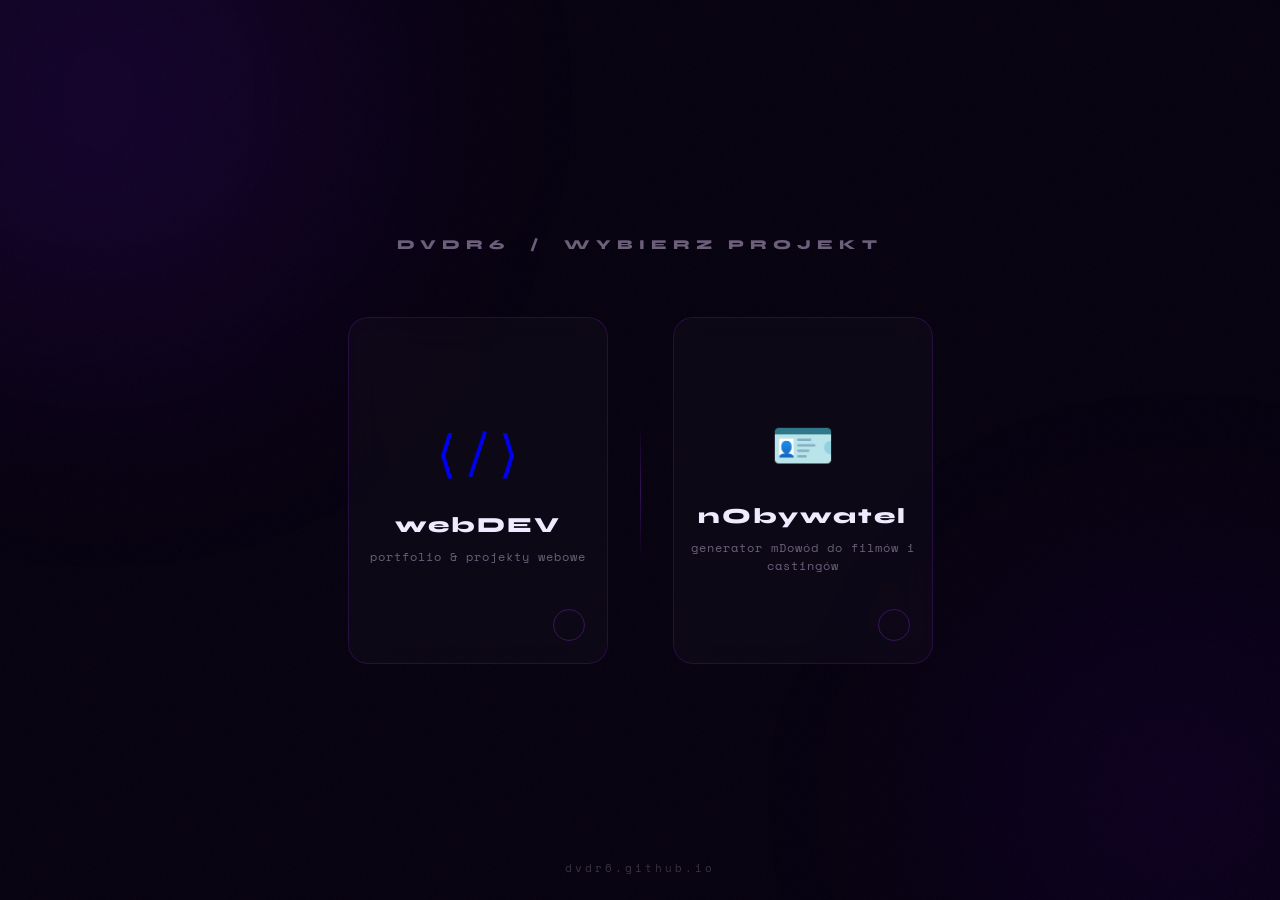
==== commit 6adb7785: "Add files via upload Nahh" ====
--- a/index.html
+++ b/index.html
@@ -1,1039 +1,236 @@
 <!DOCTYPE html>
 <html lang="pl">
 <head>
-    <meta charset="UTF-8">
-    <meta name="viewport" content="width=device-width, initial-scale=1.0">
-    <meta name="apple-mobile-web-app-capable" content="yes">
-    <meta name="apple-mobile-web-app-status-bar-style" content="black-translucent">
-    <meta name="mobile-web-app-capable" content="yes">
-    <meta name="theme-color" content="#0a0010">
-    <title>NOBYWATEL | Generator mDowód do Filmów i Castingów</title>
-    <link rel="preconnect" href="https://fonts.googleapis.com">
-    <link href="https://fonts.googleapis.com/css2?family=Inter:wght@400;500;600;700;800;900&display=swap" rel="stylesheet">
-    <style>
-            .btn-instagram {
-            background: linear-gradient(135deg, #f09433, #e6683c, #dc2743, #cc2366, #bc1888);
-            color: #ffffff;
-            box-shadow: 0 4px 25px rgba(225, 48, 108, 0.4);
-        }
-
-        .btn-instagram:hover {
-            transform: translateY(-3px);
-            box-shadow: 0 8px 35px rgba(225, 48, 108, 0.6);
-            filter: brightness(1.1);
-        }
-
-        .btn-instagram svg {
-            width: 22px;
-            height: 22px;
-            fill: #ffffff;
-        }
-        * {
-            margin: 0;
-            padding: 0;
-            box-sizing: border-box;
-        }
-
-        html {
-            scroll-behavior: smooth;
-        }
-
-        body {
-            font-family: 'Inter', sans-serif;
-            background: linear-gradient(180deg, #0a0010 0%, #1a0030 100%);
-            color: #eeeeee;
-            overflow-x: hidden;
-        }
-
-        .bg-glow {
-            position: fixed;
-            top: 0;
-            left: 0;
-            width: 100%;
-            height: 100%;
-            pointer-events: none;
-            z-index: 0;
-            background:
-                radial-gradient(ellipse at 15% 10%, rgba(150, 0, 255, 0.1) 0%, transparent 50%),
-                radial-gradient(ellipse at 85% 30%, rgba(100, 0, 200, 0.07) 0%, transparent 50%),
-                radial-gradient(ellipse at 50% 80%, rgba(200, 0, 255, 0.05) 0%, transparent 50%);
-        }
-
-        /* ===== NAVBAR ===== */
-        nav {
-            position: fixed;
-            top: 0;
-            left: 0;
-            width: 100%;
-            z-index: 100;
-            padding: 18px 30px;
-            display: flex;
-            justify-content: space-between;
-            align-items: center;
-            background: rgba(10, 0, 16, 0.8);
-            backdrop-filter: blur(20px);
-            -webkit-backdrop-filter: blur(20px);
-            border-bottom: 1px solid rgba(150, 0, 255, 0.15);
-        }
-
-        .nav-logo {
-            font-size: 1.4rem;
-            font-weight: 900;
-            letter-spacing: 2px;
-            background: linear-gradient(135deg, #d946ef, #a855f7);
-            -webkit-background-clip: text;
-            -webkit-text-fill-color: transparent;
-            background-clip: text;
-        }
-
-        .nav-links {
-            display: flex;
-            gap: 25px;
-            align-items: center;
-        }
-
-        .nav-links a {
-            color: #999;
-            text-decoration: none;
-            font-size: 0.85rem;
-            font-weight: 600;
-            letter-spacing: 0.5px;
-            transition: color 0.3s;
-        }
-
-        .nav-links a:hover {
-            color: #d946ef;
-        }
-
-        .nav-cta {
-            padding: 10px 22px !important;
-            background: linear-gradient(135deg, #5865F2, #4752C4) !important;
-            color: #fff !important;
-            border-radius: 10px;
-            font-weight: 700 !important;
-            font-size: 0.85rem !important;
-            transition: all 0.3s !important;
-            box-shadow: 0 2px 15px rgba(88, 101, 242, 0.3);
-        }
-
-        .nav-cta:hover {
-            transform: translateY(-2px);
-            box-shadow: 0 4px 20px rgba(88, 101, 242, 0.5) !important;
-            color: #fff !important;
-        }
-
-        /* ===== HERO SECTION ===== */
-        .hero {
-            position: relative;
-            z-index: 1;
-            min-height: 100vh;
-            display: flex;
-            flex-direction: column;
-            justify-content: center;
-            align-items: center;
-            text-align: center;
-            padding: 120px 20px 80px 20px;
-        }
-
-        .hero-badge {
-            display: inline-flex;
-            align-items: center;
-            gap: 8px;
-            padding: 8px 18px;
-            border-radius: 50px;
-            background: rgba(255, 50, 50, 0.1);
-            border: 1px solid rgba(255, 50, 50, 0.3);
-            font-size: 0.75rem;
-            font-weight: 700;
-            color: #ff6666;
-            letter-spacing: 1px;
-            text-transform: uppercase;
-            margin-bottom: 30px;
-            animation: fadeInDown 0.8s ease-out;
-        }
-
-        .hero-badge .dot {
-            width: 8px;
-            height: 8px;
-            background: #ff4444;
-            border-radius: 50%;
-            animation: pulse 2s infinite;
-        }
-
-        @keyframes pulse {
-            0%, 100% { opacity: 1; transform: scale(1); }
-            50% { opacity: 0.5; transform: scale(0.8); }
-        }
-
-        .hero-title {
-            font-size: 4.5rem;
-            font-weight: 900;
-            letter-spacing: 5px;
-            margin-bottom: 20px;
-            background: linear-gradient(135deg, #ffffff 0%, #d946ef 50%, #7c3aed 100%);
-            -webkit-background-clip: text;
-            -webkit-text-fill-color: transparent;
-            background-clip: text;
-            filter: drop-shadow(0 0 30px rgba(150, 14, 150, 0.4));
-            animation: fadeInUp 0.8s ease-out;
-        }
-
-        .hero-subtitle {
-            font-size: 1.3rem;
-            color: #aaaaaa;
-            max-width: 650px;
-            line-height: 1.7;
-            margin-bottom: 15px;
-            animation: fadeInUp 0.8s ease-out 0.1s both;
-        }
-
-        .hero-subtitle strong {
-            color: #d946ef;
-        }
-
-        .hero-purpose {
-            font-size: 0.95rem;
-            color: #888;
-            max-width: 550px;
-            line-height: 1.6;
-            margin-bottom: 40px;
-            animation: fadeInUp 0.8s ease-out 0.2s both;
-        }
-
-        .hero-buttons {
-            display: flex;
-            gap: 15px;
-            flex-wrap: wrap;
-            justify-content: center;
-            animation: fadeInUp 0.8s ease-out 0.3s both;
-        }
-
-        .btn {
-            display: inline-flex;
-            align-items: center;
-            justify-content: center;
-            gap: 10px;
-            padding: 18px 35px;
-            border: none;
-            border-radius: 14px;
-            font-family: 'Inter', sans-serif;
-            font-size: 1rem;
-            font-weight: 700;
-            cursor: pointer;
-            text-decoration: none;
-            transition: all 0.3s ease;
-            letter-spacing: 0.5px;
-        }
-
-        .btn-primary {
-            background: linear-gradient(135deg, #970e97, #7c3aed);
-            color: #ffffff;
-            box-shadow: 0 4px 25px rgba(150, 14, 150, 0.4);
-        }
-
-        .btn-primary:hover {
-            transform: translateY(-3px);
-            box-shadow: 0 8px 35px rgba(150, 14, 150, 0.6);
-            filter: brightness(1.1);
-        }
-
-        .btn-discord {
-            background: linear-gradient(135deg, #5865F2, #4752C4);
-            color: #ffffff;
-            box-shadow: 0 4px 25px rgba(88, 101, 242, 0.4);
-        }
-
-        .btn-discord:hover {
-            transform: translateY(-3px);
-            box-shadow: 0 8px 35px rgba(88, 101, 242, 0.6);
-            filter: brightness(1.1);
-        }
-
-        .btn-discord svg {
-            width: 22px;
-            height: 22px;
-            fill: #ffffff;
-        }
-
-        .hero-scroll {
-            margin-top: 60px;
-            animation: bounce 2s infinite;
-        }
-
-        .hero-scroll svg {
-            width: 30px;
-            height: 30px;
-            fill: #555;
-        }
-
-        @keyframes bounce {
-            0%, 100% { transform: translateY(0); }
-            50% { transform: translateY(10px); }
-        }
-
-        @keyframes fadeInUp {
-            from { opacity: 0; transform: translateY(30px); }
-            to { opacity: 1; transform: translateY(0); }
-        }
-
-        @keyframes fadeInDown {
-            from { opacity: 0; transform: translateY(-20px); }
-            to { opacity: 1; transform: translateY(0); }
-        }
-
-        /* ===== DISCLAIMER BANNER ===== */
-        .disclaimer-banner {
-            position: relative;
-            z-index: 1;
-            background: rgba(255, 50, 50, 0.08);
-            border-top: 1px solid rgba(255, 50, 50, 0.2);
-            border-bottom: 1px solid rgba(255, 50, 50, 0.2);
-            padding: 25px 30px;
-            text-align: center;
-        }
-
-        .disclaimer-banner p {
-            font-size: 0.9rem;
-            color: #ff8888;
-            font-weight: 600;
-            line-height: 1.6;
-            max-width: 800px;
-            margin: 0 auto;
-        }
-
-        .disclaimer-banner .icon {
-            font-size: 1.3rem;
-            margin-right: 8px;
-        }
-
-        /* ===== SECTIONS COMMON ===== */
-        section {
-            position: relative;
-            z-index: 1;
-            padding: 100px 20px;
-        }
-
-        .section-header {
-            text-align: center;
-            margin-bottom: 60px;
-        }
-
-        .section-label {
-            font-size: 0.8rem;
-            font-weight: 700;
-            color: #d946ef;
-            letter-spacing: 3px;
-            text-transform: uppercase;
-            margin-bottom: 15px;
-        }
-
-        .section-title {
-            font-size: 2.5rem;
-            font-weight: 800;
-            letter-spacing: 1px;
-            margin-bottom: 15px;
-            background: linear-gradient(135deg, #eeeeee, #aaaaaa);
-            -webkit-background-clip: text;
-            -webkit-text-fill-color: transparent;
-            background-clip: text;
-        }
-
-        .section-desc {
-            font-size: 1rem;
-            color: #888;
-            max-width: 600px;
-            margin: 0 auto;
-            line-height: 1.6;
-        }
-
-        /* ===== FEATURES SECTION ===== */
-        .features-grid {
-            display: grid;
-            grid-template-columns: repeat(auto-fit, minmax(280px, 1fr));
-            gap: 25px;
-            max-width: 1000px;
-            margin: 0 auto;
-        }
-
-        .feature-card {
-            background: rgba(255, 255, 255, 0.03);
-            backdrop-filter: blur(15px);
-            border: 1px solid rgba(150, 0, 255, 0.15);
-            border-radius: 20px;
-            padding: 35px 30px;
-            transition: all 0.3s ease;
-        }
-
-        .feature-card:hover {
-            transform: translateY(-5px);
-            border-color: rgba(150, 0, 255, 0.3);
-            box-shadow: 0 10px 40px rgba(150, 14, 150, 0.15);
-        }
-
-        .feature-icon {
-            width: 55px;
-            height: 55px;
-            border-radius: 15px;
-            display: flex;
-            align-items: center;
-            justify-content: center;
-            margin-bottom: 20px;
-            font-size: 1.5rem;
-        }
-
-        .feature-icon.purple { background: rgba(150, 14, 150, 0.15); }
-        .feature-icon.blue { background: rgba(88, 101, 242, 0.15); }
-        .feature-icon.green { background: rgba(50, 200, 100, 0.15); }
-        .feature-icon.orange { background: rgba(255, 165, 0, 0.15); }
-        .feature-icon.red { background: rgba(255, 80, 80, 0.15); }
-        .feature-icon.cyan { background: rgba(0, 200, 255, 0.15); }
-
-        .feature-card h3 {
-            font-size: 1.15rem;
-            font-weight: 700;
-            margin-bottom: 12px;
-            color: #eeeeee;
-        }
-
-        .feature-card p {
-            font-size: 0.9rem;
-            color: #999;
-            line-height: 1.6;
-        }
-
-        /* ===== USE CASES SECTION ===== */
-        #usecases {
-            background: rgba(150, 0, 255, 0.03);
-        }
-
-        .usecases-grid {
-            display: grid;
-            grid-template-columns: repeat(auto-fit, minmax(250px, 1fr));
-            gap: 25px;
-            max-width: 900px;
-            margin: 0 auto;
-        }
-
-        .usecase-card {
-            background: rgba(0, 0, 0, 0.3);
-            border: 1px solid rgba(150, 0, 255, 0.12);
-            border-radius: 18px;
-            padding: 30px 25px;
-            text-align: center;
-            transition: all 0.3s ease;
-        }
-
-        .usecase-card:hover {
-            transform: translateY(-3px);
-            border-color: rgba(150, 0, 255, 0.25);
-        }
-
-        .usecase-emoji {
-            font-size: 2.5rem;
-            margin-bottom: 15px;
-            display: block;
-        }
-
-        .usecase-card h3 {
-            font-size: 1.1rem;
-            font-weight: 700;
-            margin-bottom: 10px;
-            color: #eeeeee;
-        }
-
-        .usecase-card p {
-            font-size: 0.85rem;
-            color: #999;
-            line-height: 1.5;
-        }
-
-        /* ===== HOW IT WORKS ===== */
-        .steps-container {
-            max-width: 700px;
-            margin: 0 auto;
-        }
-
-        .step {
-            display: flex;
-            gap: 25px;
-            align-items: flex-start;
-            margin-bottom: 40px;
-            position: relative;
-        }
-
-        .step:not(:last-child)::after {
-            content: '';
-            position: absolute;
-            left: 27px;
-            top: 60px;
-            width: 2px;
-            height: calc(100% - 20px);
-            background: linear-gradient(180deg, rgba(150, 0, 255, 0.3), transparent);
-        }
-
-        .step-number {
-            min-width: 55px;
-            height: 55px;
-            border-radius: 50%;
-            display: flex;
-            align-items: center;
-            justify-content: center;
-            font-size: 1.2rem;
-            font-weight: 800;
-            background: linear-gradient(135deg, #970e97, #7c3aed);
-            color: #ffffff;
-            box-shadow: 0 0 20px rgba(150, 14, 150, 0.3);
-        }
-
-        .step-content h3 {
-            font-size: 1.15rem;
-            font-weight: 700;
-            margin-bottom: 8px;
-            color: #eeeeee;
-        }
-
-        .step-content p {
-            font-size: 0.9rem;
-            color: #999;
-            line-height: 1.6;
-        }
-
-        /* ===== LEGAL / DISCLAIMER SECTION ===== */
-        #legal {
-            background: rgba(255, 50, 50, 0.03);
-        }
-
-        .legal-box {
-            max-width: 750px;
-            margin: 0 auto;
-            background: rgba(255, 50, 50, 0.05);
-            border: 1px solid rgba(255, 50, 50, 0.15);
-            border-radius: 20px;
-            padding: 40px 35px;
-        }
-
-        .legal-box h3 {
-            font-size: 1.3rem;
-            font-weight: 800;
-            color: #ff6666;
-            margin-bottom: 20px;
-            display: flex;
-            align-items: center;
-            gap: 10px;
-        }
-
-        .legal-box ul {
-            list-style: none;
-            padding: 0;
-        }
-
-        .legal-box ul li {
-            font-size: 0.95rem;
-            color: #cccccc;
-            line-height: 1.7;
-            margin-bottom: 12px;
-            padding-left: 25px;
-            position: relative;
-        }
-
-        .legal-box ul li::before {
-            content: '⚠';
-            position: absolute;
-            left: 0;
-            top: 0;
-        }
-
-        .legal-box .legal-footer {
-            margin-top: 25px;
-            padding-top: 20px;
-            border-top: 1px solid rgba(255, 50, 50, 0.15);
-            font-size: 0.85rem;
-            color: #ff8888;
-            font-weight: 600;
-            text-align: center;
-            line-height: 1.6;
-        }
-
-        /* ===== CTA SECTION ===== */
-        .cta-section {
-            text-align: center;
-            padding: 100px 20px 60px 20px;
-        }
-
-        .cta-title {
-            font-size: 2.2rem;
-            font-weight: 800;
-            margin-bottom: 15px;
-            background: linear-gradient(135deg, #eeeeee, #d946ef);
-            -webkit-background-clip: text;
-            -webkit-text-fill-color: transparent;
-            background-clip: text;
-        }
-
-        .cta-desc {
-            font-size: 1rem;
-            color: #888;
-            margin-bottom: 35px;
-            max-width: 500px;
-            margin-left: auto;
-            margin-right: auto;
-            line-height: 1.6;
-        }
-
-        .cta-buttons {
-            display: flex;
-            gap: 15px;
-            justify-content: center;
-            flex-wrap: wrap;
-        }
-
-        /* ===== FOOTER ===== */
-        footer {
-            position: relative;
-            z-index: 1;
-            text-align: center;
-            padding: 40px 20px;
-            border-top: 1px solid rgba(150, 0, 255, 0.1);
-            background: rgba(0, 0, 0, 0.3);
-        }
-
-        .footer-logo {
-            font-size: 1.3rem;
-            font-weight: 900;
-            letter-spacing: 2px;
-            background: linear-gradient(135deg, #d946ef, #a855f7);
-            -webkit-background-clip: text;
-            -webkit-text-fill-color: transparent;
-            background-clip: text;
-            margin-bottom: 10px;
-        }
-
-        .footer-disclaimer {
-            font-size: 0.75rem;
-            color: #ff6666;
-            font-weight: 600;
-            margin-bottom: 15px;
-            line-height: 1.5;
-        }
-
-        .footer-dev {
-            font-size: 0.75rem;
-            color: #555;
-            letter-spacing: 0.5px;
-        }
-
-        .footer-dev span {
-            display: block;
-            margin-top: 4px;
-            font-weight: 800;
-            font-size: 1.2rem;
-            color: #eeeeee;
-            letter-spacing: 2px;
-            text-shadow: 0 0 10px rgba(255, 255, 255, 0.3);
-        }
-
-        /* ===== MOBILE MENU ===== */
-        .mobile-menu-btn {
-            display: none;
-            background: none;
-            border: none;
-            cursor: pointer;
-            padding: 5px;
-        }
-
-        .mobile-menu-btn span {
-            display: block;
-            width: 25px;
-            height: 2px;
-            background: #eeeeee;
-            margin: 6px 0;
-            transition: all 0.3s;
-            border-radius: 2px;
-        }
-
-        /* ===== RESPONSIVE ===== */
-        @media (max-width: 768px) {
-            .nav-links {
-                display: none;
-                position: absolute;
-                top: 100%;
-                left: 0;
-                width: 100%;
-                flex-direction: column;
-                background: rgba(10, 0, 16, 0.95);
-                backdrop-filter: blur(20px);
-                padding: 20px;
-                gap: 15px;
-                border-bottom: 1px solid rgba(150, 0, 255, 0.15);
-            }
-
-            .nav-links.active {
-                display: flex;
-            }
-
-            .mobile-menu-btn {
-                display: block;
-            }
-
-            .hero-title {
-                font-size: 2.8rem;
-                letter-spacing: 3px;
-            }
-
-            .hero-subtitle {
-                font-size: 1.05rem;
-            }
-
-            .section-title {
-                font-size: 1.8rem;
-            }
-
-            .cta-title {
-                font-size: 1.7rem;
-            }
-
-            .step {
-                gap: 18px;
-            }
-
-            .step-number {
-                min-width: 45px;
-                height: 45px;
-                font-size: 1rem;
-            }
-
-            .step:not(:last-child)::after {
-                left: 22px;
-            }
-
-            .legal-box {
-                padding: 25px 20px;
-            }
-        }
-
-        @media (max-width: 400px) {
-            .hero-title {
-                font-size: 2.2rem;
-            }
-
-            .btn {
-                padding: 15px 25px;
-                font-size: 0.9rem;
-            }
-
-            nav {
-                padding: 15px 20px;
-            }
-        }
-    </style>
+<meta charset="UTF-8">
+<meta name="viewport" content="width=device-width, initial-scale=1.0">
+<meta name="theme-color" content="#06000f">
+<title>dvdr6</title>
+<link rel="preconnect" href="https://fonts.googleapis.com">
+<link href="https://fonts.googleapis.com/css2?family=Space+Mono:wght@400;700&family=Syne:wght@700;800;900&display=swap" rel="stylesheet">
+<style>
+* { margin: 0; padding: 0; box-sizing: border-box; }
+
+:root {
+  --bg: #06000f;
+  --purple: #9b30ff;
+  --purple-dim: rgba(155,48,255,0.15);
+  --white: #f0eaff;
+  --muted: #6b5f7a;
+}
+
+html, body {
+  height: 100%;
+  background: var(--bg);
+  font-family: 'Space Mono', monospace;
+  overflow: hidden;
+}
+
+.noise {
+  position: fixed;
+  inset: 0;
+  pointer-events: none;
+  z-index: 0;
+  opacity: 0.035;
+  background-image: url("data:image/svg+xml,%3Csvg viewBox='0 0 256 256' xmlns='http://www.w3.org/2000/svg'%3E%3Cfilter id='noise'%3E%3CfeTurbulence type='fractalNoise' baseFrequency='0.9' numOctaves='4' stitchTiles='stitch'/%3E%3C/filter%3E%3Crect width='100%25' height='100%25' filter='url(%23noise)'/%3E%3C/svg%3E");
+  background-size: 200px 200px;
+}
+
+.orb {
+  position: fixed;
+  border-radius: 50%;
+  filter: blur(120px);
+  pointer-events: none;
+  z-index: 0;
+}
+.orb-1 { width: 500px; height: 500px; top: -150px; left: -150px; background: rgba(120,20,255,0.12); }
+.orb-2 { width: 400px; height: 400px; bottom: -100px; right: -100px; background: rgba(80,0,200,0.1); }
+
+.stage {
+  position: relative;
+  z-index: 1;
+  height: 100vh;
+  display: flex;
+  flex-direction: column;
+  align-items: center;
+  justify-content: center;
+  padding: 40px 20px;
+}
+
+.sig {
+  font-family: 'Syne', sans-serif;
+  font-weight: 900;
+  font-size: clamp(0.7rem, 1.5vw, 0.85rem);
+  letter-spacing: 6px;
+  color: var(--muted);
+  text-transform: uppercase;
+  margin-bottom: clamp(36px, 8vh, 64px);
+  animation: fadeUp 0.8s ease both;
+}
+
+.cards {
+  display: flex;
+  gap: clamp(16px, 4vw, 32px);
+  align-items: stretch;
+  flex-wrap: wrap;
+  justify-content: center;
+}
+
+.card {
+  position: relative;
+  width: clamp(160px, 42vw, 260px);
+  aspect-ratio: 3/4;
+  border-radius: 20px;
+  border: 1px solid rgba(155,48,255,0.18);
+  background: rgba(255,255,255,0.025);
+  backdrop-filter: blur(20px);
+  display: flex;
+  flex-direction: column;
+  align-items: center;
+  justify-content: center;
+  text-decoration: none;
+  overflow: hidden;
+  cursor: pointer;
+  transition: transform 0.35s cubic-bezier(.22,.68,0,1.2), border-color 0.3s, box-shadow 0.3s;
+  animation: fadeUp 0.8s ease both;
+}
+
+.card:nth-child(2) { animation-delay: 0.1s; }
+
+.card::before {
+  content: '';
+  position: absolute;
+  inset: 0;
+  background: radial-gradient(ellipse at 50% 0%, rgba(155,48,255,0.18) 0%, transparent 65%);
+  opacity: 0;
+  transition: opacity 0.35s;
+}
+
+.card:hover {
+  transform: translateY(-10px) scale(1.025);
+  border-color: rgba(155,48,255,0.5);
+  box-shadow: 0 20px 60px rgba(100,0,255,0.2), 0 0 0 1px rgba(155,48,255,0.1);
+}
+
+.card:hover::before { opacity: 1; }
+
+.card-glyph {
+  font-size: clamp(2.2rem, 8vw, 3.2rem);
+  margin-bottom: 22px;
+  position: relative;
+  z-index: 1;
+  transition: transform 0.35s cubic-bezier(.22,.68,0,1.2);
+}
+
+.card:hover .card-glyph { transform: scale(1.15); }
+
+.card-name {
+  font-family: 'Syne', sans-serif;
+  font-weight: 800;
+  font-size: clamp(1rem, 3.5vw, 1.35rem);
+  letter-spacing: 2px;
+  color: var(--white);
+  position: relative;
+  z-index: 1;
+  margin-bottom: 10px;
+}
+
+.card-sub {
+  font-size: clamp(0.6rem, 1.8vw, 0.72rem);
+  color: var(--muted);
+  letter-spacing: 1px;
+  position: relative;
+  z-index: 1;
+  text-align: center;
+  padding: 0 16px;
+  line-height: 1.6;
+}
+
+.card-arrow {
+  position: absolute;
+  bottom: 22px;
+  right: 22px;
+  width: 32px;
+  height: 32px;
+  border-radius: 50%;
+  border: 1px solid rgba(155,48,255,0.3);
+  display: flex;
+  align-items: center;
+  justify-content: center;
+  transition: all 0.3s;
+  z-index: 1;
+}
+
+.card:hover .card-arrow {
+  background: var(--purple);
+  border-color: var(--purple);
+  transform: translate(2px, -2px);
+}
+
+.card-arrow svg { width: 14px; height: 14px; fill: var(--white); }
+
+.divider {
+  width: 1px;
+  height: clamp(80px, 20vw, 140px);
+  background: linear-gradient(180deg, transparent, rgba(155,48,255,0.3), transparent);
+  animation: fadeUp 0.8s ease both 0.05s;
+  align-self: center;
+}
+
+@media (max-width: 500px) {
+  .divider { display: none; }
+  .cards { flex-direction: column; align-items: center; }
+  .card { width: clamp(200px, 80vw, 300px); aspect-ratio: 5/3; }
+}
+
+.footer-sig {
+  position: fixed;
+  bottom: 24px;
+  left: 50%;
+  transform: translateX(-50%);
+  font-size: 0.68rem;
+  color: rgba(107,95,122,0.5);
+  letter-spacing: 3px;
+  z-index: 1;
+  white-space: nowrap;
+}
+
+@keyframes fadeUp {
+  from { opacity: 0; transform: translateY(24px); }
+  to { opacity: 1; transform: translateY(0); }
+}
+</style>
 </head>
 <body>
-
-    <div class="bg-glow"></div>
-
-    <!-- NAVBAR -->
-    <nav>
-        <div class="nav-logo">NOBYWATEL</div>
-        <button class="mobile-menu-btn" id="mobileMenuBtn" aria-label="Menu">
-            <span></span>
-            <span></span>
-            <span></span>
-        </button>
-        <div class="nav-links" id="navLinks">
-            <a href="#features">Funkcje</a>
-            <a href="#usecases">Zastosowania</a>
-            <a href="#howitworks">Jak to działa</a>
-            <a href="#legal">Informacja prawna</a>
-            <a href="https://discord.gg/RUb4tg7QET" target="_blank" class="nav-cta">Discord</a>
-            <a href="TWOJ_LINK_INSTAGRAM_TUTAJ" target="_blank">Instagram</a>
-        </div>
-    </nav>
-
-    <!-- HERO -->
-    <section class="hero">
-        <div class="hero-badge">
-            <span class="dot"></span>
-            WYŁĄCZNIE DO CELÓW EDUKACYJNYCH I FILMOWYCH
-        </div>
-
-        <h1 class="hero-title">NOBYWATEL</h1>
-
-        <p class="hero-subtitle">
-            Najnowocześniejszy <strong>generator wizualizacji mDowodu</strong> z <strong>kodem QR</strong>, w najnowszym stylu oryginalnej aplikacji mObywatel — stworzony dla branży filmowej, castingowej i edukacyjnej.
-        </p>
-
-        <p class="hero-purpose">
-            Jedyny generator, który odwzorowuje najnowszą wersję interfejsu mObywatel 2025/2026, 
-            zawiera kod QR oraz działa jak natywna aplikacja na telefonie. 
-            Idealny rekwizyt na plan filmowy, casting czy sesję zdjęciową.
-        </p>
-
-        <div class="hero-buttons">
-            <a href="https://discord.gg/RUb4tg7QET" target="_blank" class="btn btn-discord">
-                <svg viewBox="0 0 24 24" xmlns="http://www.w3.org/2000/svg">
-                    <path d="M20.317 4.37a19.791 19.791 0 0 0-4.885-1.515.074.074 0 0 0-.079.037c-.21.375-.444.864-.608 1.25a18.27 18.27 0 0 0-5.487 0 12.64 12.64 0 0 0-.617-1.25.077.077 0 0 0-.079-.037A19.736 19.736 0 0 0 3.677 4.37a.07.07 0 0 0-.032.027C.533 9.046-.32 13.58.099 18.057a.082.082 0 0 0 .031.057 19.9 19.9 0 0 0 5.993 3.03.078.078 0 0 0 .084-.028 14.09 14.09 0 0 0 1.226-1.994.076.076 0 0 0-.041-.106 13.107 13.107 0 0 1-1.872-.892.077.077 0 0 1-.008-.128 10.2 10.2 0 0 0 .372-.292.074.074 0 0 1 .077-.01c3.928 1.793 8.18 1.793 12.062 0a.074.074 0 0 1 .078.01c.12.098.246.198.373.292a.077.077 0 0 1-.006.127 12.299 12.299 0 0 1-1.873.892.077.077 0 0 0-.041.107c.36.698.772 1.362 1.225 1.993a.076.076 0 0 0 .084.028 19.839 19.839 0 0 0 6.002-3.03.077.077 0 0 0 .032-.054c.5-5.177-.838-9.674-3.549-13.66a.061.061 0 0 0-.031-.03zM8.02 15.33c-1.183 0-2.157-1.085-2.157-2.419 0-1.333.956-2.419 2.157-2.419 1.21 0 2.176 1.096 2.157 2.42 0 1.333-.956 2.418-2.157 2.418zm7.975 0c-1.183 0-2.157-1.085-2.157-2.419 0-1.333.955-2.419 2.157-2.419 1.21 0 2.176 1.096 2.157 2.42 0 1.333-.946 2.418-2.157 2.418z"/>
-                </svg>
-                Dołącz do naszego Discord
-            </a>
-            <a href="#features" class="btn btn-primary">
-                Dowiedz się więcej ↓
-            </a>
-        </div>
-
-        <div class="hero-scroll">
-            <svg viewBox="0 0 24 24" xmlns="http://www.w3.org/2000/svg">
-                <path d="M7.41 8.59L12 13.17l4.59-4.58L18 10l-6 6-6-6 1.41-1.41z"/>
-            </svg>
-                    <a href="TWOJ_LINK_INSTAGRAM_TUTAJ" target="_blank" class="btn btn-instagram">
-                <svg viewBox="0 0 24 24" xmlns="http://www.w3.org/2000/svg">
-                    <path d="M12 2.163c3.204 0 3.584.012 4.85.07 3.252.148 4.771 1.691 4.919 4.919.058 1.265.069 1.645.069 4.849 0 3.205-.012 3.584-.069 4.849-.149 3.225-1.664 4.771-4.919 4.919-1.266.058-1.644.07-4.85.07-3.204 0-3.584-.012-4.849-.07-3.26-.149-4.771-1.699-4.919-4.92-.058-1.265-.07-1.644-.07-4.849 0-3.204.013-3.583.07-4.849.149-3.227 1.664-4.771 4.919-4.919 1.266-.057 1.645-.069 4.849-.069zM12 0C8.741 0 8.333.014 7.053.072 2.695.272.273 2.69.073 7.052.014 8.333 0 8.741 0 12c0 3.259.014 3.668.072 4.948.2 4.358 2.618 6.78 6.98 6.98C8.333 23.986 8.741 24 12 24c3.259 0 3.668-.014 4.948-.072 4.354-.2 6.782-2.618 6.979-6.98.059-1.28.073-1.689.073-4.948 0-3.259-.014-3.667-.072-4.947-.196-4.354-2.617-6.78-6.979-6.98C15.668.014 15.259 0 12 0zm0 5.838a6.162 6.162 0 100 12.324 6.162 6.162 0 000-12.324zM12 16a4 4 0 110-8 4 4 0 010 8zm6.406-11.845a1.44 1.44 0 100 2.881 1.44 1.44 0 000-2.881z"/>
-                </svg>
-                Instagram
-            </a>
-        </div>
-    </section>
-
-    <!-- DISCLAIMER BANNER -->
-    <div class="disclaimer-banner">
-        <p>
-            <span class="icon">🚨</span>
-            <strong>UWAGA:</strong> NOBYWATEL to narzędzie wyłącznie do celów edukacyjnych, filmowych i castingowych. 
-            Generowane dokumenty są <strong>fikcyjne</strong> i nie posiadają żadnej mocy prawnej. 
-            Użycie w celu oszustwa jest nielegalne i surowo karane <strong>UŻYWAJ MĄDRZE</strong>.
-        </p>
-    </div>
-
-    <!-- FEATURES -->
-    <section id="features">
-        <div class="section-header">
-            <div class="section-label">Funkcje</div>
-            <h2 class="section-title">Dlaczego NOBYWATEL?</h2>
-            <p class="section-desc">Jedyny generator z działającym QR, najnowszym interfejsem i trybem pełnoekranowym — zaprojektowany z myślą o perfekcji każdego detalu.</p>
-        </div>
-
-            <div class="feature-card">
-                <div class="feature-icon blue">📱</div>
-                <h3>Najnowszy styl mObywatel 2024/2025</h3>
-                <p>Interfejs odwzorowany 1:1 z najnowszej wersji aplikacji mObywatel — kolory, układ, czcionki, animacje i każdy najmniejszy detal.</p>
-            </div>
-
-            <div class="feature-card">
-                <div class="feature-icon green">⚡</div>
-                <h3>Błyskawiczne generowanie</h3>
-                <p>Cały proces zajmuje mniej niż minutę. Wypełnij formularz, kliknij generuj — gotowy rekwizyt na telefonie.</p>
-            </div>
-
-            <div class="feature-card">
-                <div class="feature-icon orange">🔧</div>
-                <h3>Pełna personalizacja danych</h3>
-                <p>Dostosuj każdy szczegół — imię, nazwisko, PESEL, datę urodzenia, adres zameldowania, zdjęcie, nazwiska rodowe i więcej.</p>
-            </div>
-
-            <div class="feature-card">
-                <div class="feature-icon cyan">📲</div>
-                <h3>Działa jak prawdziwa aplikacja</h3>
-                <p>Dodaj do ekranu głównego telefonu — uruchamia się w trybie pełnoekranowym, bez paska przeglądarki. Nie do odróżnienia od oryginału.</p>
-            </div>
-
-            <div class="feature-card">
-                <div class="feature-icon red">🔒</div>
-                <h3>Chroniony dostęp</h3>
-                <p>System logowania z ochroną przed brute-force. Tylko autoryzowani użytkownicy mają dostęp do generatora.</p>
-            </div>
-
-            <div class="feature-card">
-                <div class="feature-icon purple">🤖</div>
-                <h3>Automatyczne wypełnianie</h3>
-                <p>Jednym kliknięciem generuj PESEL, daty wydania, ważności i zameldowania — wszystko obliczone automatycznie na podstawie daty urodzenia.</p>
-            </div>
-
-            <div class="feature-card">
-                <div class="feature-icon blue">🎬</div>
-                <h3>Stworzony dla branży filmowej</h3>
-                <p>Idealny rekwizyt do produkcji filmowych, seriali, teledysków, reklam i sesji zdjęciowych. Wygląda perfekcyjnie na kamerze.</p>
-            </div>
-
-            <div class="feature-card">
-                <div class="feature-icon green">🖼️</div>
-                <h3>Zdjęcie z dowolnego linku</h3>
-                <p>Wklej link do zdjęcia aktora lub postaci — natychmiastowy podgląd i integracja ze wygenerowanym dokumentem.</p>
-            </div>
-        </div>
-    </section>
-
-    <!-- USE CASES -->
-    <section id="usecases">
-        <div class="section-header">
-            <div class="section-label">Zastosowania</div>
-            <h2 class="section-title">Do czego służy NOBYWATEL?</h2>
-            <p class="section-desc">Narzędzie zostało stworzone wyłącznie do legalnych i kreatywnych zastosowań.</p>
-        </div>
-
-        <div class="usecases-grid">
-            <div class="usecase-card">
-                <span class="usecase-emoji">🎥</span>
-                <h3>Produkcje filmowe</h3>
-                <p>Rekwizyt do scen, w których bohater pokazuje dokument tożsamości na ekranie telefonu.</p>
-            </div>
-
-            <div class="usecase-card">
-                <span class="usecase-emoji">🎭</span>
-                <h3>Castingi aktorskie</h3>
-                <p>Przygotowanie realistycznych scenek castingowych wymagających użycia dokumentu.</p>
-            </div>
-
-            <div class="usecase-card">
-                <span class="usecase-emoji">📸</span>
-                <h3>Sesje zdjęciowe</h3>
-                <p>Stylizowane sesje fotograficzne i materiały promocyjne dla branży kreatywnej.</p>
-            </div>
-
-            <div class="usecase-card">
-                <span class="usecase-emoji">🎓</span>
-                <h3>Cele edukacyjne</h3>
-                <p>Materiały szkoleniowe dla kursów bezpieczeństwa, warsztaty rozpoznawania dokumentów.</p>
-            </div>
-
-            <div class="usecase-card">
-                <span class="usecase-emoji">🎮</span>
-                <h3>Projekty kreatywne</h3>
-                <p>Gry fabularne, escape roomy, eventy tematyczne i inne projekty rozrywkowe.</p>
-            </div>
-
-            <div class="usecase-card">
-                <span class="usecase-emoji">📺</span>
-                <h3>Teledyski i klipy</h3>
-                <p>Realistyczne rekwizyty do teledysków muzycznych i materiałów wideo na social media.</p>
-            </div>
-        </div>
-    </section>
-
-    <!-- HOW IT WORKS -->
-    <section id="howitworks">
-        <div class="section-header">
-            <div class="section-label">Jak to działa</div>
-            <h2 class="section-title">Prosty proces w 4 krokach</h2>
-            <p class="section-desc">Od otwarcia strony do gotowego rekwizytu w mniej niż minutę.</p>
-        </div>
-
-        <div class="steps-container">
-            <div class="step">
-                <div class="step-number">1</div>
-                <div class="step-content">
-                    <h3>Zaloguj się</h3>
-                    <p>Użyj swoich danych logowania, aby uzyskać dostęp do generatora. Konta są przyznawane przez administrację na serwerze Discord.</p>
-                </div>
-            </div>
-
-            <div class="step">
-                <div class="step-number">2</div>
-                <div class="step-content">
-                    <h3>Wypełnij formularz</h3>
-                    <p>Wprowadź fikcyjne dane postaci — imię, nazwisko, datę urodzenia, adres i inne szczegóły. Skorzystaj z autouzupełniania dat i numeru PESEL jednym kliknięciem.</p>
-                </div>
-            </div>
-
-            <div class="step">
-                <div class="step-number">3</div>
-                <div class="step-content">
-                    <h3>Dodaj zdjęcie</h3>
-                    <p>Wklej link do zdjęcia aktora lub postaci — natychmiastowy podgląd pozwoli Ci sprawdzić efekt przed wygenerowaniem.</p>
-                </div>
-            </div>
-
-            <div class="step">
-                <div class="step-number">4</div>
-                <div class="step-content">
-                    <h3>Generuj i zapisz</h3>
-                    <p>Kliknij „Generuj" i gotowe! Dodaj wynik do ekranu głównego telefonu — uruchomi się w trybie pełnoekranowym, jak prawdziwa aplikacja z działającym kodem QR.</p>
-                </div>
-            </div>
-        </div>
-    </section>
-
-    <!-- LEGAL DISCLAIMER -->
-    <section id="legal">
-        <div class="section-header">
-            <div class="section-label">Informacja prawna</div>
-            <h2 class="section-title">Ważne zastrzeżenia</h2>
-        </div>
-
-        <div class="legal-box">
-            <h3>⚠️ Obowiązkowa informacja</h3>
-            <ul>
-                <li>NOBYWATEL jest narzędziem <strong>wyłącznie do celów edukacyjnych, filmowych i castingowych</strong>.</li>
-                <li>Wszystkie generowane dokumenty są <strong>całkowicie fikcyjne</strong> i nie posiadają żadnej mocy prawnej.</li>
-                <li>Używanie wygenerowanych materiałów w celu <strong>podszywania się pod inną osobę, oszustwa lub jakiegokolwiek działania niezgodnego z prawem jest surowo zabronione</strong>.</li>
-                <li>Twórca narzędzia <strong>nie ponosi odpowiedzialności</strong> za niewłaściwe użycie przez użytkowników.</li>
-                <li>Korzystając z NOBYWATEL, użytkownik <strong>potwierdza, że używa go wyłącznie w celach legalnych</strong> — produkcjach filmowych, castingach, sesjach zdjęciowych lub materiałach edukacyjnych.</li>
-                <li>Narzędzie <strong>nie jest powiązane</strong> z aplikacją mObywatel, Ministerstwem Cyfryzacji ani żadną instytucją rządową.</li>
-            </ul>
-            <div class="legal-footer">
-                🚫 NIE JEST TO PRAWDZIWY DOKUMENT. <strong>UŻYWAJ MĄDRZE.</strong> 🚫
-            </div>
-        </div>
-    </section>
-
-    <!-- CTA -->
-    <section class="cta-section">
-        <h2 class="cta-title">Gotowy, aby zacząć?</h2>
-        <p class="cta-desc">Dołącz do naszej społeczności na Discord, aby uzyskać dostęp do jedynego generatora z działającym kodem QR i najnowszym stylem mObywatel.</p>
-        <div class="cta-buttons">
-            <a href="https://discord.gg/RUb4tg7QET" target="_blank" class="btn btn-discord">
-                <svg viewBox="0 0 24 24" xmlns="http://www.w3.org/2000/svg">
-                    <path d="M20.317 4.37a19.791 19.791 0 0 0-4.885-1.515.074.074 0 0 0-.079.037c-.21.375-.444.864-.608 1.25a18.27 18.27 0 0 0-5.487 0 12.64 12.64 0 0 0-.617-1.25.077.077 0 0 0-.079-.037A19.736 19.736 0 0 0 3.677 4.37a.07.07 0 0 0-.032.027C.533 9.046-.32 13.58.099 18.057a.082.082 0 0 0 .031.057 19.9 19.9 0 0 0 5.993 3.03.078.078 0 0 0 .084-.028 14.09 14.09 0 0 0 1.226-1.994.076.076 0 0 0-.041-.106 13.107 13.107 0 0 1-1.872-.892.077.077 0 0 1-.008-.128 10.2 10.2 0 0 0 .372-.292.074.074 0 0 1 .077-.01c3.928 1.793 8.18 1.793 12.062 0a.074.074 0 0 1 .078.01c.12.098.246.198.373.292a.077.077 0 0 1-.006.127 12.299 12.299 0 0 1-1.873.892.077.077 0 0 0-.041.107c.36.698.772 1.362 1.225 1.993a.076.076 0 0 0 .084.028 19.839 19.839 0 0 0 6.002-3.03.077.077 0 0 0 .032-.054c.5-5.177-.838-9.674-3.549-13.66a.061.061 0 0 0-.031-.03zM8.02 15.33c-1.183 0-2.157-1.085-2.157-2.419 0-1.333.956-2.419 2.157-2.419 1.21 0 2.176 1.096 2.157 2.42 0 1.333-.956 2.418-2.157 2.418zm7.975 0c-1.183 0-2.157-1.085-2.157-2.419 0-1.333.955-2.419 2.157-2.419 1.21 0 2.176 1.096 2.157 2.42 0 1.333-.946 2.418-2.157 2.418z"/>
-                </svg>
-                Dołącz do Discord
-            </a>
-                        <a href="TWOJ_LINK_INSTAGRAM_TUTAJ" target="_blank" class="btn btn-instagram">
-                <svg viewBox="0 0 24 24" xmlns="http://www.w3.org/2000/svg">
-                    <path d="M12 2.163c3.204 0 3.584.012 4.85.07 3.252.148 4.771 1.691 4.919 4.919.058 1.265.069 1.645.069 4.849 0 3.205-.012 3.584-.069 4.849-.149 3.225-1.664 4.771-4.919 4.919-1.266.058-1.644.07-4.85.07-3.204 0-3.584-.012-4.849-.07-3.26-.149-4.771-1.699-4.919-4.92-.058-1.265-.07-1.644-.07-4.849 0-3.204.013-3.583.07-4.849.149-3.227 1.664-4.771 4.919-4.919 1.266-.057 1.645-.069 4.849-.069zM12 0C8.741 0 8.333.014 7.053.072 2.695.272.273 2.69.073 7.052.014 8.333 0 8.741 0 12c0 3.259.014 3.668.072 4.948.2 4.358 2.618 6.78 6.98 6.98C8.333 23.986 8.741 24 12 24c3.259 0 3.668-.014 4.948-.072 4.354-.2 6.782-2.618 6.979-6.98.059-1.28.073-1.689.073-4.948 0-3.259-.014-3.667-.072-4.947-.196-4.354-2.617-6.78-6.979-6.98C15.668.014 15.259 0 12 0zm0 5.838a6.162 6.162 0 100 12.324 6.162 6.162 0 000-12.324zM12 16a4 4 0 110-8 4 4 0 010 8zm6.406-11.845a1.44 1.44 0 100 2.881 1.44 1.44 0 000-2.881z"/>
-                </svg>
-                Instagram
-            </a>
-        </div>
-        
-    </section>
-
-    <!-- FOOTER -->
-    <footer>
-        <div class="footer-logo">NOBYWATEL</div>
-        <p class="footer-disclaimer">
-            🚨 Narzędzie fikcyjne — wyłącznie do celów edukacyjnych, filmowych i castingowych.<br>
-            Nie jest powiązane z mObywatel ani żadną instytucją rządową.
-        </p>
-        <div class="footer-dev">
-            Made by
-            <span>dvdr6</span>
-        </div>
-    </footer>
-
-    <script>
-        // Mobile menu toggle
-        const mobileMenuBtn = document.getElementById('mobileMenuBtn');
-        const navLinks = document.getElementById('navLinks');
-
-        mobileMenuBtn.addEventListener('click', function() {
-            navLinks.classList.toggle('active');
-        });
-
-        // Close mobile menu when a link is clicked
-        navLinks.querySelectorAll('a').forEach(function(link) {
-            link.addEventListener('click', function() {
-                navLinks.classList.remove('active');
-            });
-        });
-
-        // Navbar background on scroll
-        window.addEventListener('scroll', function() {
-            const nav = document.querySelector('nav');
-            if (window.scrollY > 50) {
-                nav.style.background = 'rgba(10, 0, 16, 0.95)';
-            } else {
-                nav.style.background = 'rgba(10, 0, 16, 0.8)';
-            }
-        });
-    </script>
-
+<div class="noise"></div>
+<div class="orb orb-1"></div>
+<div class="orb orb-2"></div>
+
+<div class="stage">
+  <p class="sig">dvdr6 &nbsp;/&nbsp; wybierz projekt</p>
+
+  <div class="cards">
+    <a href="webdev.html" class="card">
+      <div class="card-glyph">⟨/⟩</div>
+      <div class="card-name">webDEV</div>
+      <div class="card-sub">portfolio & projekty webowe</div>
+      <div class="card-arrow">
+        <svg viewBox="0 0 24 24"><path d="M7 17L17 7M17 7H7M17 7v10"/></svg>
+      </div>
+    </a>
+
+    <div class="divider"></div>
+
+    <a href="nobywatel.html" class="card">
+      <div class="card-glyph">🪪</div>
+      <div class="card-name">nObywatel</div>
+      <div class="card-sub">generator mDowód do filmów i castingów</div>
+      <div class="card-arrow">
+        <svg viewBox="0 0 24 24"><path d="M7 17L17 7M17 7H7M17 7v10"/></svg>
+      </div>
+    </a>
+  </div>
+</div>
+
+<p class="footer-sig">dvdr6.github.io</p>
 </body>
-</html>+</html>
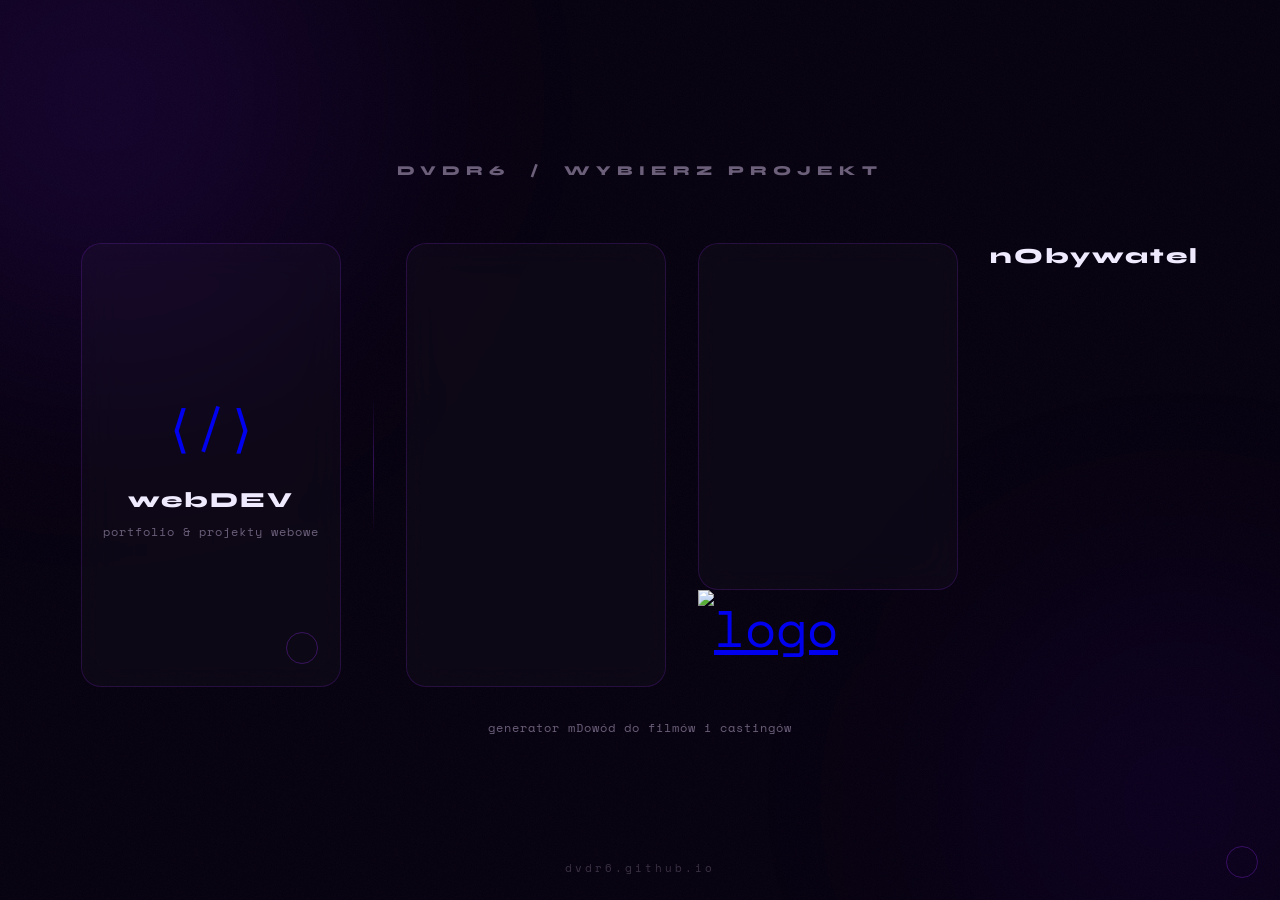
==== commit 18470a08: "Update card-glyph with logo image link" ====
--- a/index.html
+++ b/index.html
@@ -221,7 +221,8 @@
     <div class="divider"></div>
 
     <a href="nobywatel.html" class="card">
-      <div class="card-glyph">🪪</div>
+      <div class="card-glyph">
+          <a href="https://imgbb.com/"><img src="https://i.ibb.co/7d9KGqSB/logo.jpg" alt="logo" border="0"></a>      </div>
       <div class="card-name">nObywatel</div>
       <div class="card-sub">generator mDowód do filmów i castingów</div>
       <div class="card-arrow">
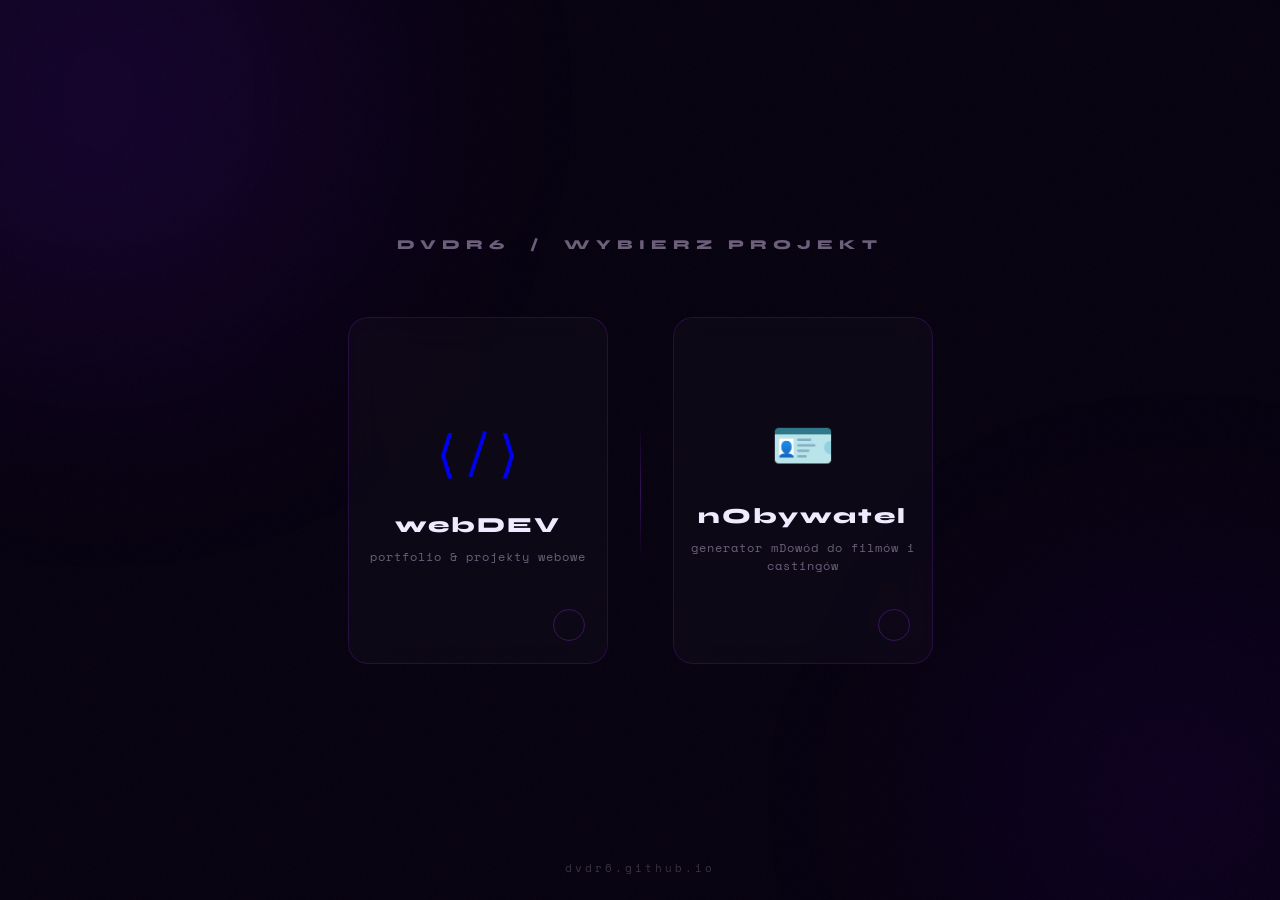
==== commit 668eae58: "Update index.html" ====
--- a/index.html
+++ b/index.html
@@ -221,8 +221,7 @@
     <div class="divider"></div>
 
     <a href="nobywatel.html" class="card">
-      <div class="card-glyph">
-          <a href="https://imgbb.com/"><img src="https://i.ibb.co/7d9KGqSB/logo.jpg" alt="logo" border="0"></a>      </div>
+      <div class="card-glyph">🪪</div>
       <div class="card-name">nObywatel</div>
       <div class="card-sub">generator mDowód do filmów i castingów</div>
       <div class="card-arrow">
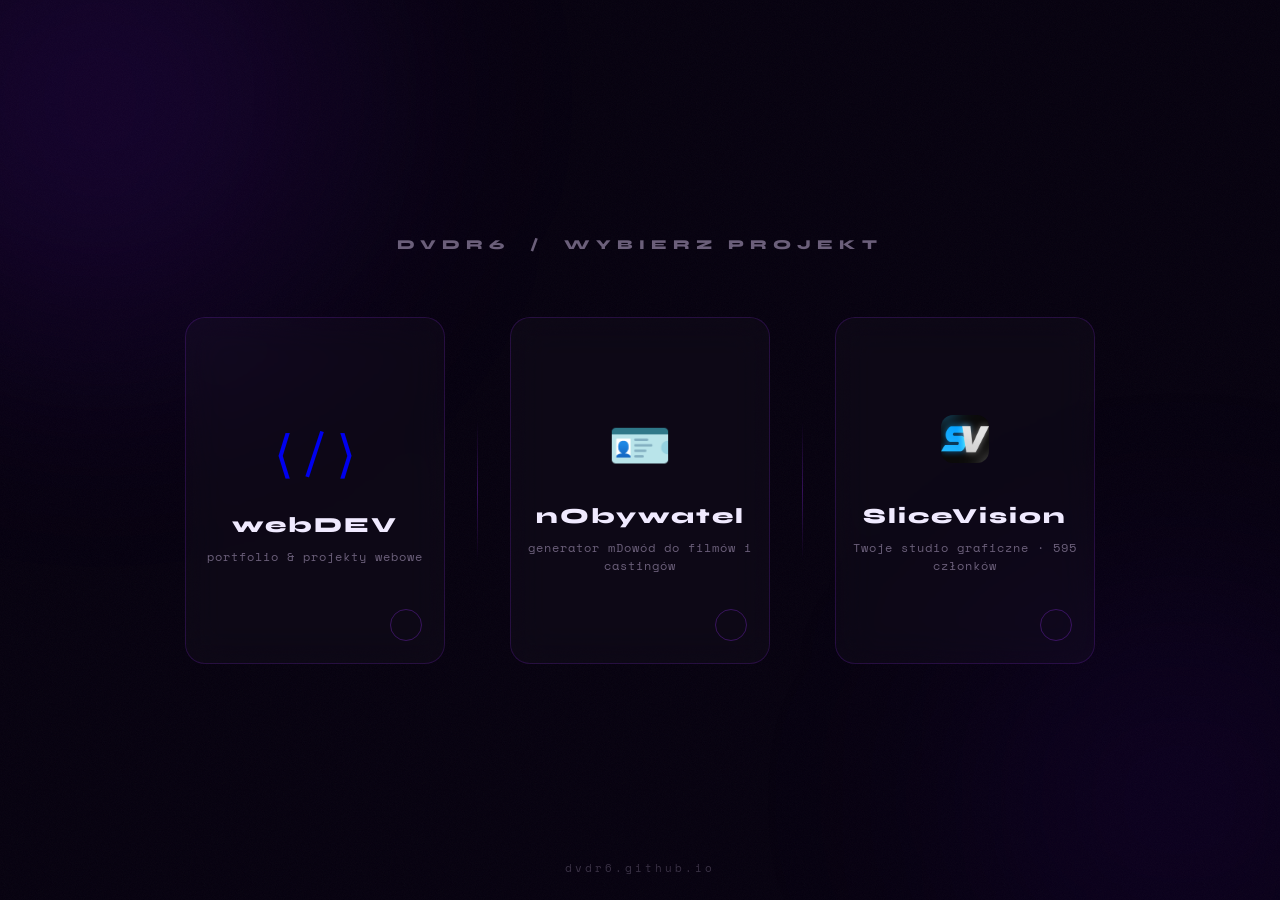
==== commit aabdec20: "Add files via upload" ====
--- a/index.html
+++ b/index.html
@@ -94,7 +94,8 @@
   animation: fadeUp 0.8s ease both;
 }
 
-.card:nth-child(2) { animation-delay: 0.1s; }
+.card:nth-child(2) { animation-delay: 0.05s; }
+.card:nth-child(4) { animation-delay: 0.1s; }
 
 .card::before {
   content: '';
@@ -228,9 +229,22 @@
         <svg viewBox="0 0 24 24"><path d="M7 17L17 7M17 7H7M17 7v10"/></svg>
       </div>
     </a>
+
+    <div class="divider"></div>
+
+    <a href="https://discord.gg/fzKT7bqCHF" target="_blank" class="card">
+      <div class="card-glyph">
+        <img src="logoslicevision.png" alt="SliceVision" style="width:48px;height:48px;object-fit:contain;border-radius:12px;">
+      </div>
+      <div class="card-name">SliceVision</div>
+      <div class="card-sub">Twoje studio graficzne · 595 członków</div>
+      <div class="card-arrow">
+        <svg viewBox="0 0 24 24"><path d="M7 17L17 7M17 7H7M17 7v10"/></svg>
+      </div>
+    </a>
   </div>
 </div>
 
 <p class="footer-sig">dvdr6.github.io</p>
 </body>
-</html>
+</html>
